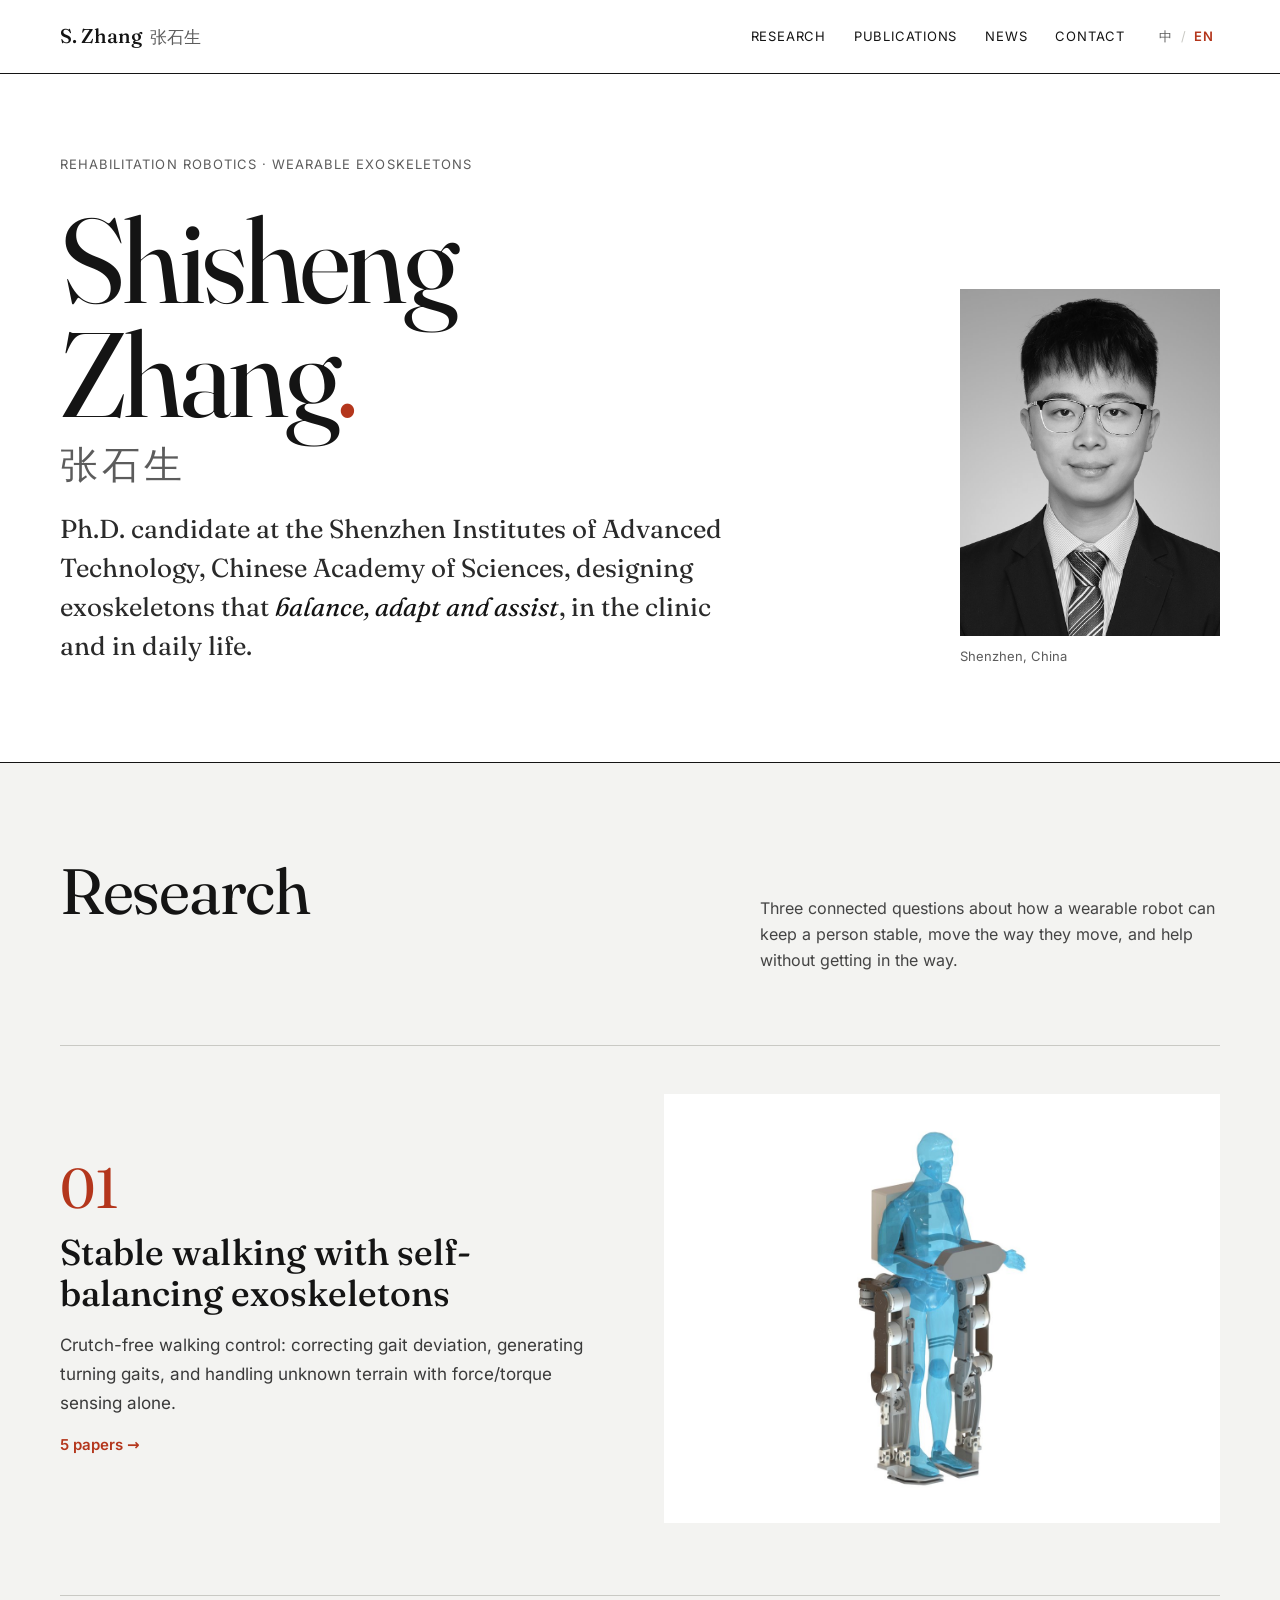
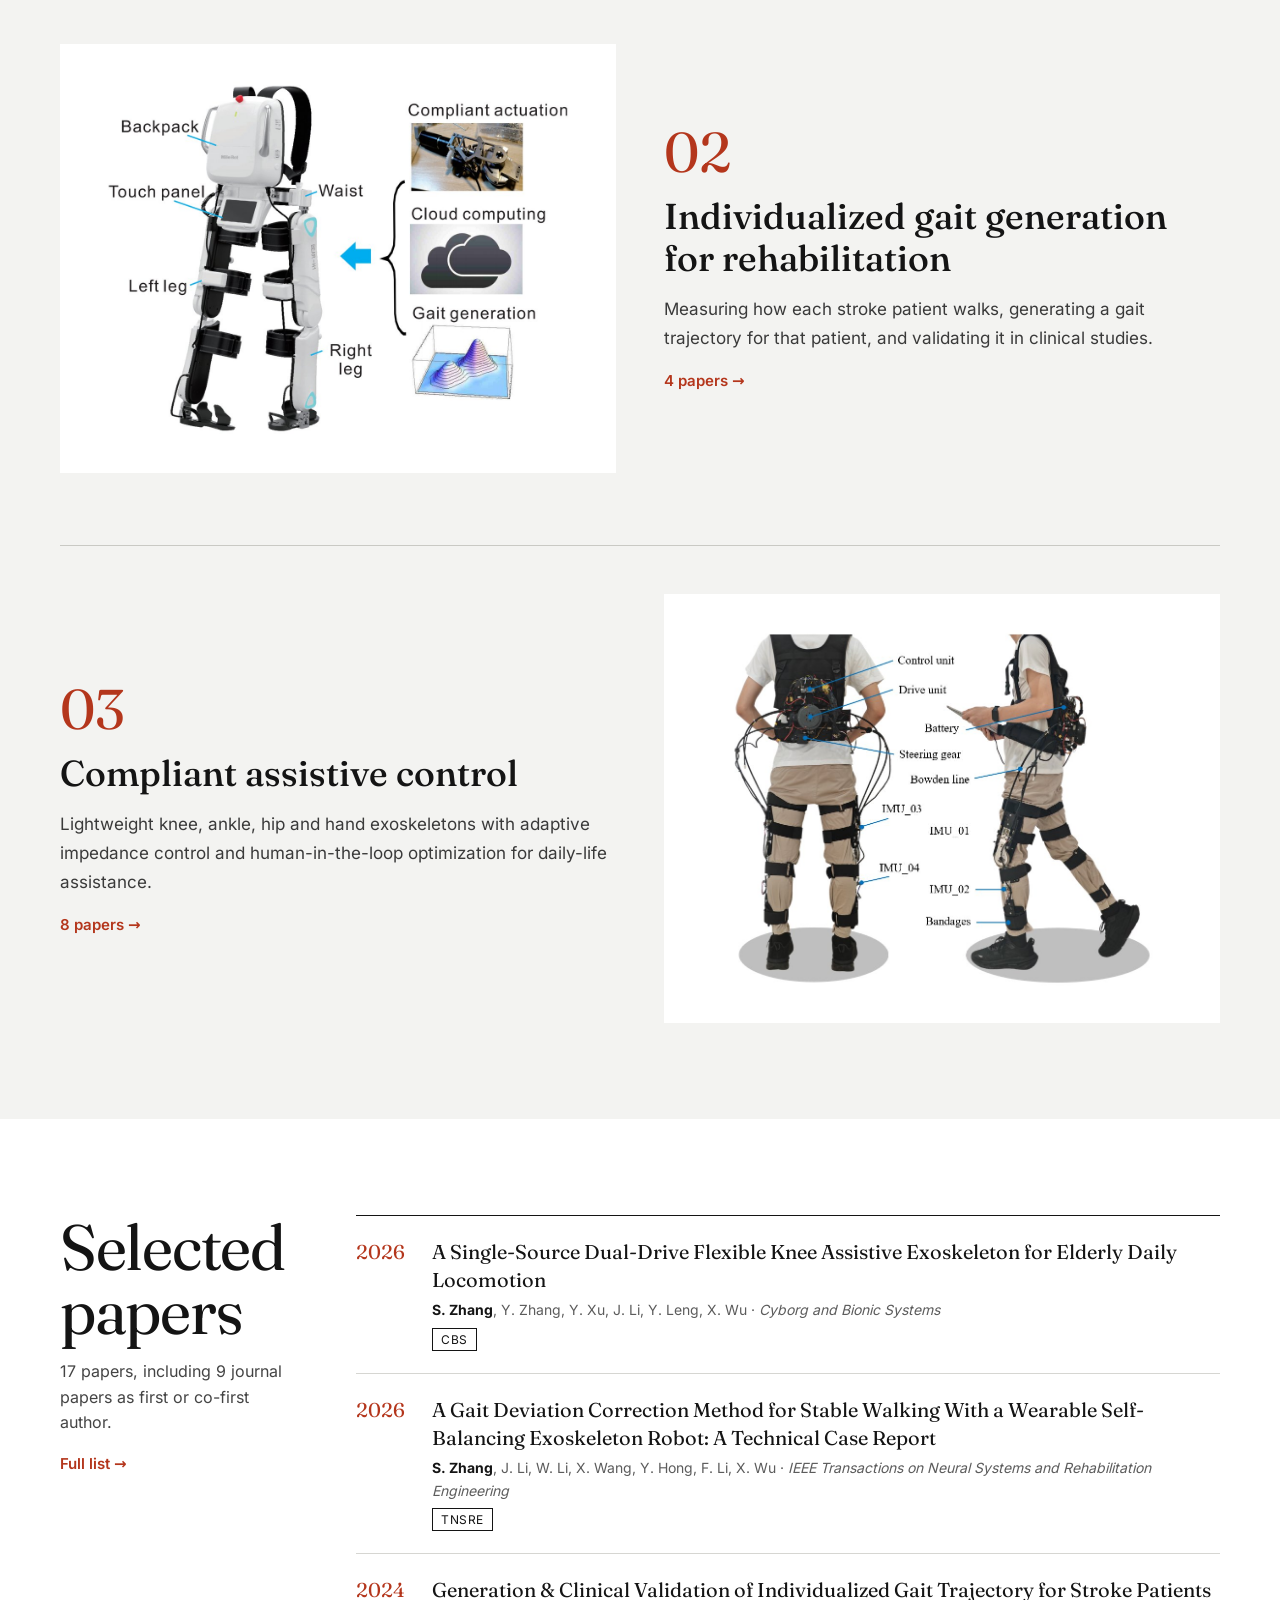
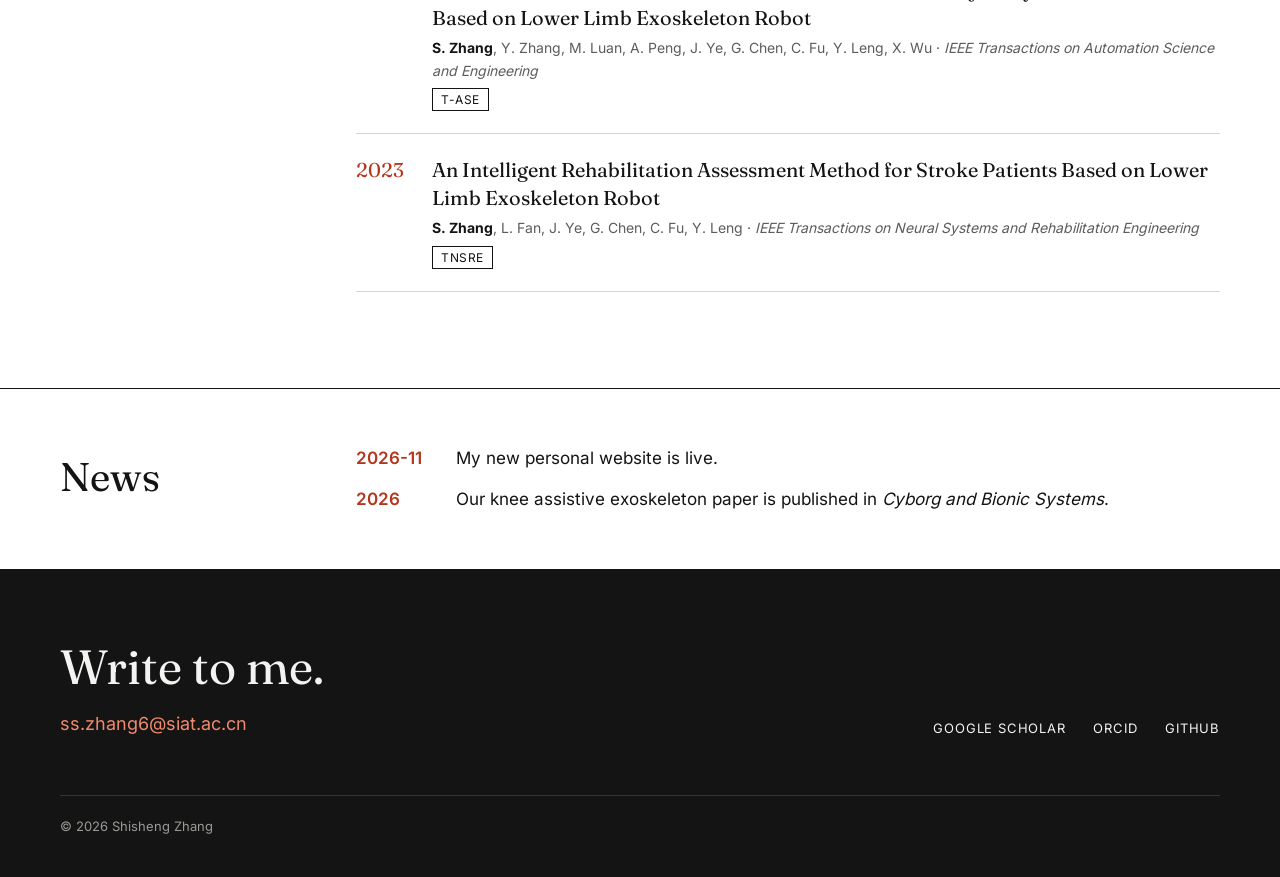
==== index.html @ 3e9e9a99 "Launch new website" ====
<!doctype html>
<html lang="en">
<head>
<meta charset="utf-8">
<meta name="viewport" content="width=device-width, initial-scale=1">
<title>Shisheng Zhang · Rehabilitation Robotics &amp; Wearable Exoskeletons</title>
<meta name="description" content="Shisheng Zhang (张石生), Ph.D. candidate at SIAT, Chinese Academy of Sciences. Research on self-balancing exoskeletons, individualized gait generation and compliant assistive control.">
<meta property="og:title" content="Shisheng Zhang (张石生)">
<meta property="og:description" content="Rehabilitation robotics and wearable exoskeletons · SIAT, Chinese Academy of Sciences">
<meta property="og:image" content="assets/img/portrait.jpg">
<link rel="icon" href="data:image/svg+xml,%3Csvg xmlns='http://www.w3.org/2000/svg' viewBox='0 0 32 32'%3E%3Crect width='32' height='32' fill='%23141414'/%3E%3Ctext x='16' y='23' font-family='Georgia,serif' font-size='20' fill='%23ffffff' text-anchor='middle'%3ES%3C/text%3E%3Ccircle cx='25' cy='22' r='2.4' fill='%23b4361c'/%3E%3C/svg%3E">
<link rel="preload" href="assets/fonts/fraunces.woff2" as="font" type="font/woff2" crossorigin>
<link rel="stylesheet" href="assets/css/style.css">
</head>
<body data-page="home">
<a class="skip" href="#main">Skip to content</a>

<header class="site-header">
  <div class="wrap">
    <a class="brand" href="#top">S. Zhang <span class="cn">张石生</span></a>
    <nav class="nav" aria-label="Main">
      <a href="#research" data-i18n="nav.research">Research</a>
      <a href="publications.html" data-i18n="nav.publications">Publications</a>
      <a href="#news" data-i18n="nav.news">News</a>
      <a href="#contact" data-i18n="nav.contact">Contact</a>
      <span class="lang" role="group" aria-label="Language">
        <button type="button" data-lang-btn="zh" aria-pressed="false">中</button><span class="sep">/</span><button type="button" data-lang-btn="en" aria-pressed="true" class="active">EN</button>
      </span>
    </nav>
  </div>
</header>

<main id="main">
  <section id="top" class="wrap hero">
    <div class="hero-text">
      <span class="kicker" data-i18n="hero.kicker">Rehabilitation robotics · Wearable exoskeletons</span>
      <h1>Shisheng<br>Zhang<span class="dot">.</span><span class="cn-name" lang="zh-CN">张石生</span></h1>
      <p class="lead" data-i18n="hero.lead">Ph.D. candidate at the Shenzhen Institutes of Advanced Technology, Chinese Academy of Sciences, designing exoskeletons that <em>balance, adapt and assist</em>, in the clinic and in daily life.</p>
    </div>
    <figure class="portrait">
      <img src="assets/img/portrait.jpg" alt="Portrait of Shisheng Zhang" width="800" height="1120">
      <figcaption data-i18n="hero.place">Shenzhen, China</figcaption>
    </figure>
  </section>

  <section id="research" class="research">
    <div class="wrap">
      <div class="section-head">
        <h2 data-i18n="research.title">Research</h2>
        <p data-i18n="research.intro">Three connected questions about how a wearable robot can keep a person stable, move the way they move, and help without getting in the way.</p>
      </div>

      <article class="topic">
        <div class="topic-text">
          <span class="topic-num">01</span>
          <h3 data-i18n="r1.title">Stable walking with self-balancing exoskeletons</h3>
          <p data-i18n="r1.text">Crutch-free walking control.</p>
          <a class="topic-link" href="publications.html#balance" data-i18n="r.papers" data-n="balance">Papers →</a>
        </div>
        <div class="topic-img"><img src="assets/img/self_balancing.jpg" alt="Self-balancing lower-limb exoskeleton" width="1200" height="900" loading="lazy"></div>
      </article>

      <article class="topic flip">
        <div class="topic-text">
          <span class="topic-num">02</span>
          <h3 data-i18n="r2.title">Individualized gait generation for rehabilitation</h3>
          <p data-i18n="r2.text">Patient-specific gait trajectories for stroke survivors.</p>
          <a class="topic-link" href="publications.html#gait" data-i18n="r.papers" data-n="gait">Papers →</a>
        </div>
        <div class="topic-img"><img src="assets/img/gait_rehab.jpg" alt="Lower-limb rehabilitation exoskeleton with individualized gait generation" width="1200" height="900" loading="lazy"></div>
      </article>

      <article class="topic">
        <div class="topic-text">
          <span class="topic-num">03</span>
          <h3 data-i18n="r3.title">Compliant assistive control</h3>
          <p data-i18n="r3.text">Lightweight joint exoskeletons for daily-life assistance.</p>
          <a class="topic-link" href="publications.html#assist" data-i18n="r.papers" data-n="assist">Papers →</a>
        </div>
        <div class="topic-img"><img src="assets/img/wearable.jpg" alt="Flexible knee assistive exoskeleton" width="1049" height="787" loading="lazy"></div>
      </article>
    </div>
  </section>

  <section id="publications" class="wrap pubs">
    <div class="pubs-side">
      <h2 data-i18n="pubs.selected">Selected<br>papers</h2>
      <p data-i18n="pubs.summary">Peer-reviewed papers.</p>
      <a href="publications.html" data-i18n="pubs.full">Full list →</a>
    </div>
    <ol id="selected-papers" class="paper-list"></ol>
  </section>

  <section id="news" class="news">
    <div class="wrap">
      <h2 data-i18n="news.title">News</h2>
      <div id="news-list" class="news-list"></div>
    </div>
  </section>
</main>

<footer id="contact" class="site-footer">
  <div class="wrap">
    <div>
      <h2 data-i18n="contact.title">Write to me.</h2>
      <a class="email" href="mailto:ss.zhang6@siat.ac.cn">ss.zhang6@siat.ac.cn</a>
    </div>
    <nav class="social" aria-label="Profiles">
      <a href="https://scholar.google.com/citations?user=wST5BboAAAAJ" target="_blank" rel="noopener">Google Scholar</a>
      <a href="https://orcid.org/0000-0002-2072-9961" target="_blank" rel="noopener">ORCID</a>
      <a href="https://github.com/zhangss-0817" target="_blank" rel="noopener">GitHub</a>
    </nav>
    <p class="copy" data-i18n="footer.copy">© 2026 Shisheng Zhang</p>
  </div>
</footer>

<script src="assets/js/data.js"></script>
<script src="assets/js/main.js"></script>
</body>
</html>
---- assets/css/style.css ----
/* ===== Fonts (self-hosted so the site loads fast in mainland China) ===== */
@font-face { font-family: "Fraunces"; font-style: normal; font-weight: 100 900; font-display: swap; src: url("../fonts/fraunces.woff2") format("woff2"); }
@font-face { font-family: "Fraunces"; font-style: italic; font-weight: 100 900; font-display: swap; src: url("../fonts/fraunces-italic.woff2") format("woff2"); }
@font-face { font-family: "Inter"; font-style: normal; font-weight: 100 900; font-display: swap; src: url("../fonts/inter.woff2") format("woff2"); }

/* ===== Tokens ===== */
:root {
  --ink: #141414;
  --ink-2: #2a2a2a;
  --muted: #5c5c5c;
  --paper: #ffffff;
  --paper-2: #f3f3f1;
  --rule: #d6d6d2;
  --rule-2: #c9c9c4;
  --accent: #b4361c;
  --accent-dark: #7e2412;
  --accent-on-dark: #f08a6e;
  --serif: "Fraunces", "Noto Serif SC", "Songti SC", "STSong", "SimSun", serif;
  --sans: "Inter", "PingFang SC", "Hiragino Sans GB", "Microsoft YaHei", system-ui, sans-serif;
  --wrap: 1240px;
  --pad: clamp(20px, 4vw, 40px);
}

*, *::before, *::after { box-sizing: border-box; }
html { scroll-behavior: smooth; -webkit-text-size-adjust: 100%; }
body { margin: 0; background: var(--paper); color: var(--ink); font-family: var(--sans); font-size: 16px; line-height: 1.6; }
img { max-width: 100%; height: auto; display: block; }
a { color: var(--accent); text-decoration: none; }
a:hover { color: var(--accent-dark); }
a:focus-visible, button:focus-visible { outline: 2px solid var(--accent); outline-offset: 3px; }
h1, h2, h3 { font-family: var(--serif); font-weight: 400; margin: 0; }
p { margin: 0; }
.wrap { max-width: var(--wrap); margin: 0 auto; padding-left: var(--pad); padding-right: var(--pad); }
.skip { position: absolute; left: -9999px; }
.skip:focus { left: 16px; top: 16px; background: var(--ink); color: #fff; padding: 8px 12px; z-index: 10; }

/* ===== Header ===== */
.site-header { position: sticky; top: 0; z-index: 5; background: rgba(255, 255, 255, 0.94); backdrop-filter: saturate(1.4) blur(8px); border-bottom: 1px solid var(--ink); }
.site-header .wrap { display: flex; flex-wrap: wrap; align-items: center; justify-content: space-between; gap: 12px 24px; padding-top: 20px; padding-bottom: 20px; }
.brand { font-family: var(--serif); font-size: 20px; font-weight: 500; color: var(--ink); }
.brand .cn { font-size: 17px; color: var(--muted); margin-left: 4px; }
.nav { display: flex; flex-wrap: wrap; align-items: center; gap: 8px 28px; font-size: 13px; letter-spacing: 0.06em; text-transform: uppercase; }
.nav a { color: var(--ink); }
.nav a:hover { color: var(--accent); }
.lang { display: inline-flex; gap: 2px; }
.lang button { font: inherit; letter-spacing: inherit; background: none; border: 0; padding: 6px 6px; min-height: 32px; cursor: pointer; color: var(--muted); }
.lang button.active { color: var(--accent); font-weight: 600; }
.lang .sep { color: var(--rule-2); align-self: center; }

/* ===== Hero ===== */
.hero { display: flex; flex-wrap: wrap; gap: 48px 56px; align-items: flex-end; padding-top: clamp(48px, 7vw, 80px); padding-bottom: clamp(56px, 8vw, 96px); }
.hero-text { flex: 999 1 560px; min-width: 0; display: flex; flex-direction: column; gap: 28px; }
.kicker { font-size: 13px; letter-spacing: 0.08em; text-transform: uppercase; color: var(--muted); }
.hero h1 { font-size: clamp(64px, 10vw, 120px); line-height: 0.95; letter-spacing: -0.03em; }
.hero h1 .dot { color: var(--accent); }
.hero h1 .cn-name { display: block; font-size: 0.32em; letter-spacing: 0.1em; color: var(--muted); margin-top: 0.4em; font-weight: 500; }
.lead { font-family: var(--serif); font-size: clamp(20px, 2.2vw, 26px); line-height: 1.5; color: var(--ink-2); max-width: 680px; }
.lead em { font-style: italic; color: var(--ink); }
.portrait { flex: 1 1 260px; max-width: 340px; margin: 0; display: flex; flex-direction: column; gap: 10px; }
.portrait img { width: 100%; aspect-ratio: 3 / 4; object-fit: cover; filter: grayscale(100%); transition: filter 0.4s ease; }
.portrait img:hover { filter: grayscale(0%); }
.portrait figcaption { font-size: 13px; color: var(--muted); }

/* ===== Research ===== */
.research { background: var(--paper-2); border-top: 1px solid var(--ink); }
.research .wrap { padding-top: clamp(56px, 8vw, 96px); padding-bottom: clamp(56px, 8vw, 96px); display: flex; flex-direction: column; gap: clamp(48px, 6vw, 72px); }
.section-head { display: flex; flex-wrap: wrap; gap: 20px 40px; align-items: baseline; justify-content: space-between; }
.section-head h2 { font-size: clamp(44px, 6vw, 64px); letter-spacing: -0.02em; line-height: 1; }
.section-head p { max-width: 460px; color: #444; }
.topic { display: flex; flex-wrap: wrap; gap: 32px 48px; align-items: center; border-top: 1px solid var(--rule-2); padding-top: 48px; }
.topic.flip { flex-direction: row-reverse; }
.topic-text { flex: 1 1 400px; min-width: 0; display: flex; flex-direction: column; gap: 16px; }
.topic-num { font-family: var(--serif); font-size: 56px; line-height: 1; color: var(--accent); }
.topic h3 { font-size: clamp(28px, 3vw, 36px); line-height: 1.15; font-weight: 500; }
.topic p { font-size: 17px; line-height: 1.7; color: #3a3a3a; }
.topic-link { font-size: 15px; font-weight: 600; }
.topic-img { flex: 1 1 400px; background: #fff; padding: 24px; }
.topic-img img { width: 100%; aspect-ratio: 4 / 3; object-fit: contain; }

/* ===== Papers ===== */
.pubs { display: flex; flex-wrap: wrap; gap: 32px 56px; padding-top: clamp(56px, 8vw, 96px); padding-bottom: clamp(56px, 8vw, 96px); }
.pubs-side { flex: 1 1 240px; display: flex; flex-direction: column; gap: 16px; }
.pubs-side h2 { font-size: clamp(44px, 6vw, 64px); letter-spacing: -0.02em; line-height: 1; }
.pubs-side p { color: #444; }
.pubs-side a { font-weight: 600; font-size: 15px; }
.paper-list { flex: 999 1 620px; min-width: 0; margin: 0; padding: 0; list-style: none; border-top: 1px solid var(--ink); }
.paper { display: flex; gap: 24px; padding: 22px 0; border-bottom: 1px solid var(--rule); }
.paper-year { flex: 0 0 52px; font-family: var(--serif); font-size: 20px; color: var(--accent); line-height: 1.4; }
.paper-body { display: flex; flex-direction: column; gap: 6px; min-width: 0; }
.paper-title { font-family: var(--serif); font-size: 20px; line-height: 1.38; }
.paper-meta { font-size: 14px; color: var(--muted); }
.paper-meta .me { color: var(--ink); }
.paper-tags { display: flex; flex-wrap: wrap; gap: 6px 10px; align-items: center; font-size: 12px; }
.abbr { border: 1px solid var(--ink); padding: 1px 8px; letter-spacing: 0.04em; }
.role { background: var(--accent); color: #fff; padding: 2px 8px; }
.paper-links { display: inline-flex; gap: 10px; font-weight: 600; }

/* ===== News ===== */
.news { border-top: 1px solid var(--ink); }
.news .wrap { display: flex; flex-wrap: wrap; gap: 24px 56px; padding-top: 56px; padding-bottom: 56px; }
.news h2 { flex: 1 1 240px; font-size: 40px; }
.news-list { flex: 999 1 620px; min-width: 0; display: flex; flex-direction: column; gap: 14px; font-size: 17px; }
.news-date { display: inline-block; min-width: 88px; color: var(--accent); font-weight: 600; margin-right: 12px; }

/* ===== Footer ===== */
.site-footer { background: var(--ink); color: #f3f3f1; }
.site-footer .wrap { display: flex; flex-wrap: wrap; justify-content: space-between; align-items: flex-end; gap: 32px; padding-top: 72px; padding-bottom: 40px; }
.site-footer h2 { font-size: clamp(36px, 5vw, 48px); line-height: 1.1; }
.site-footer .email { display: inline-block; margin-top: 16px; font-size: 18px; color: var(--accent-on-dark); }
.site-footer .email:hover { color: #fff; }
.social { display: flex; flex-wrap: wrap; gap: 8px 28px; font-size: 13px; letter-spacing: 0.06em; text-transform: uppercase; }
.social a { color: #f3f3f1; }
.social a:hover { color: var(--accent-on-dark); }
.copy { flex-basis: 100%; font-size: 13px; color: #9a9a96; border-top: 1px solid #333; padding-top: 20px; margin-top: 24px; }

/* ===== Publications page ===== */
.page-head { padding-top: clamp(48px, 7vw, 80px); padding-bottom: 32px; display: flex; flex-direction: column; gap: 20px; }
.page-head h1 { font-size: clamp(56px, 8vw, 96px); letter-spacing: -0.03em; line-height: 1; }
.page-head p { color: #444; max-width: 640px; }
.filters { display: flex; flex-wrap: wrap; gap: 10px; }
.filters button { font: inherit; font-size: 14px; background: #fff; color: var(--ink); border: 1px solid var(--ink); padding: 8px 16px; min-height: 40px; cursor: pointer; }
.filters button .count { color: var(--muted); margin-left: 4px; }
.filters button.active { background: var(--ink); color: #fff; }
.filters button.active .count { color: #bdbdb8; }
.year-group { display: flex; flex-wrap: wrap; gap: 8px 56px; padding: 32px 0; }
.year-group .year { flex: 1 1 160px; font-size: 44px; color: var(--accent); line-height: 1; }
.year-group .paper-list { border-top-color: var(--rule-2); }
.year-group .paper-year { display: none; }
.all-papers { padding-bottom: 80px; }
.back { display: inline-block; font-size: 14px; font-weight: 600; }

/* ===== Small screens ===== */
@media (max-width: 640px) {
  .site-header { position: static; }
  .nav { gap: 6px 18px; }
  .paper { gap: 14px; }
  .paper-year { flex-basis: 44px; font-size: 17px; }
  .paper-title { font-size: 18px; }
  .topic.flip { flex-direction: row; }
  .topic-img { padding: 12px; }
}

@media (prefers-reduced-motion: reduce) {
  html { scroll-behavior: auto; }
  .portrait img { transition: none; }
}

/* Chinese text: no fake italics */
html[lang="zh-CN"] em, html[lang="zh-CN"] i { font-style: normal; }
html[lang="zh-CN"] .lead em { color: var(--accent); }
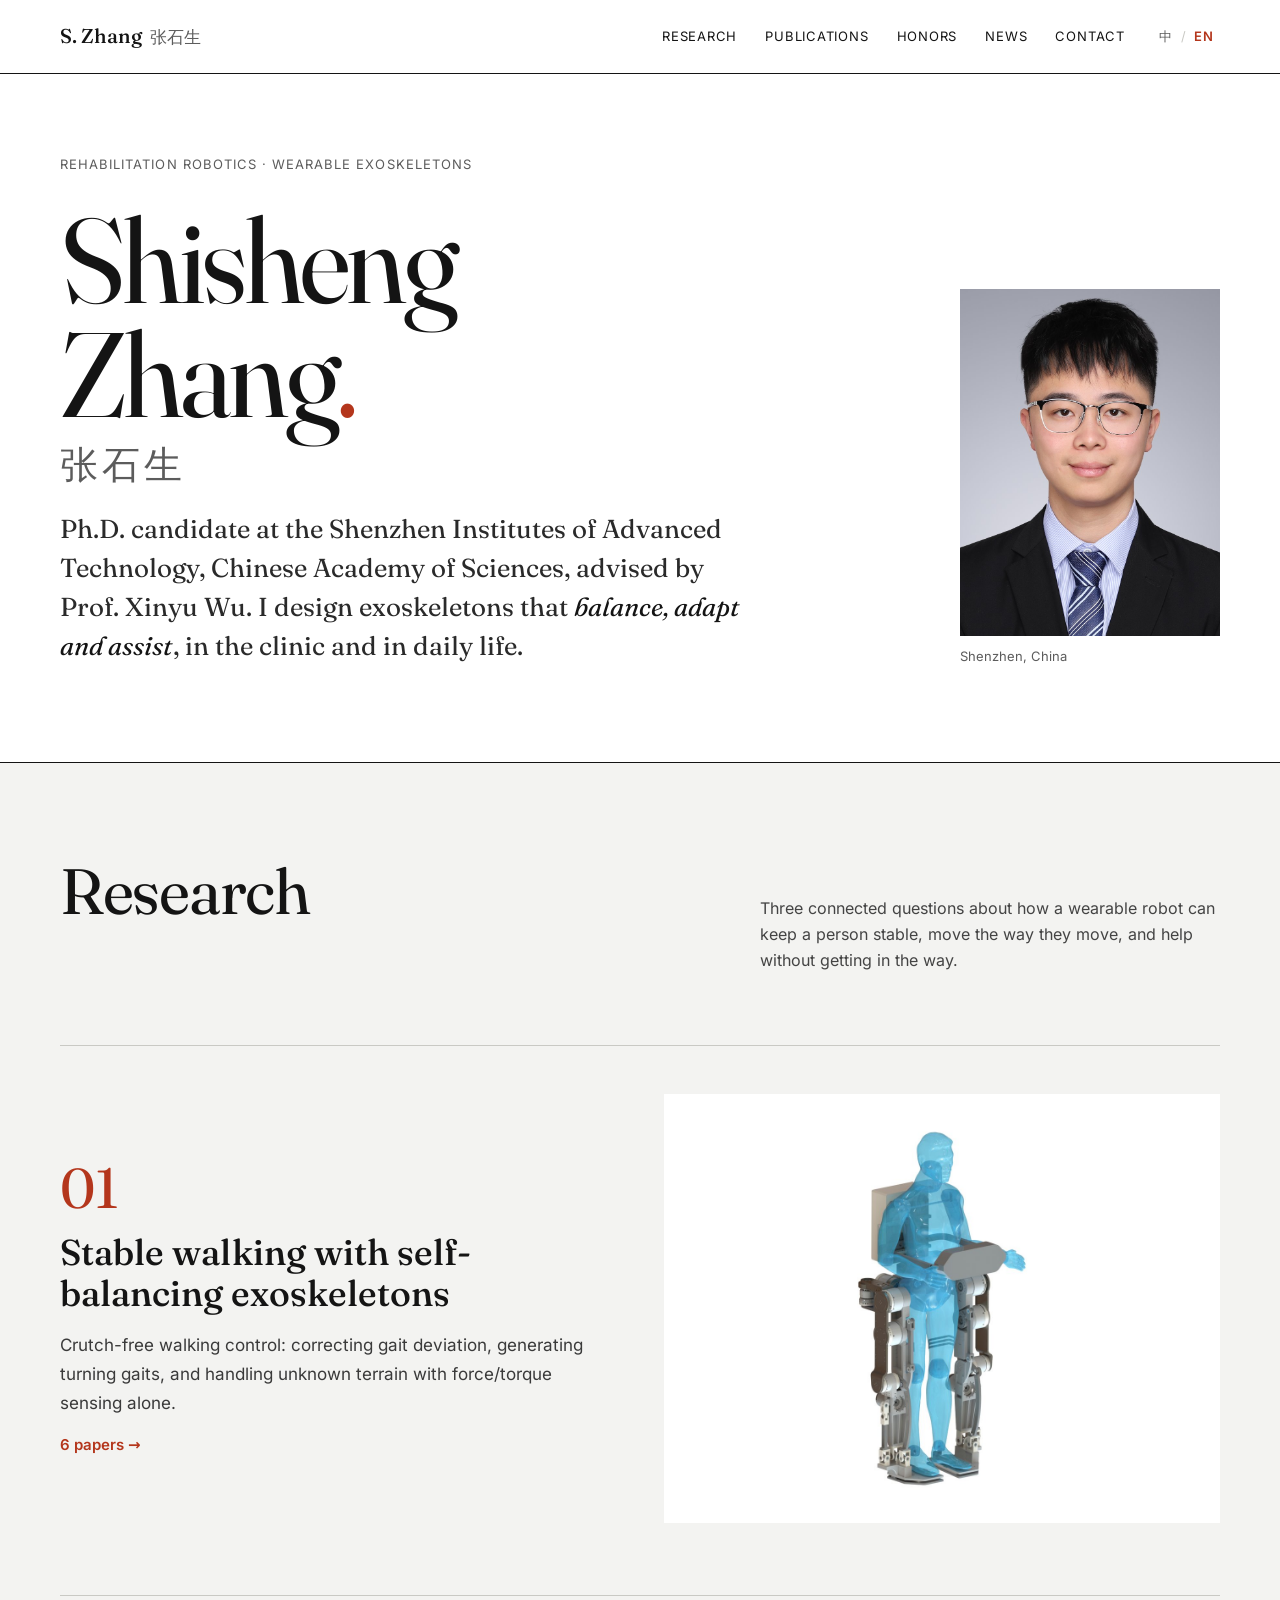
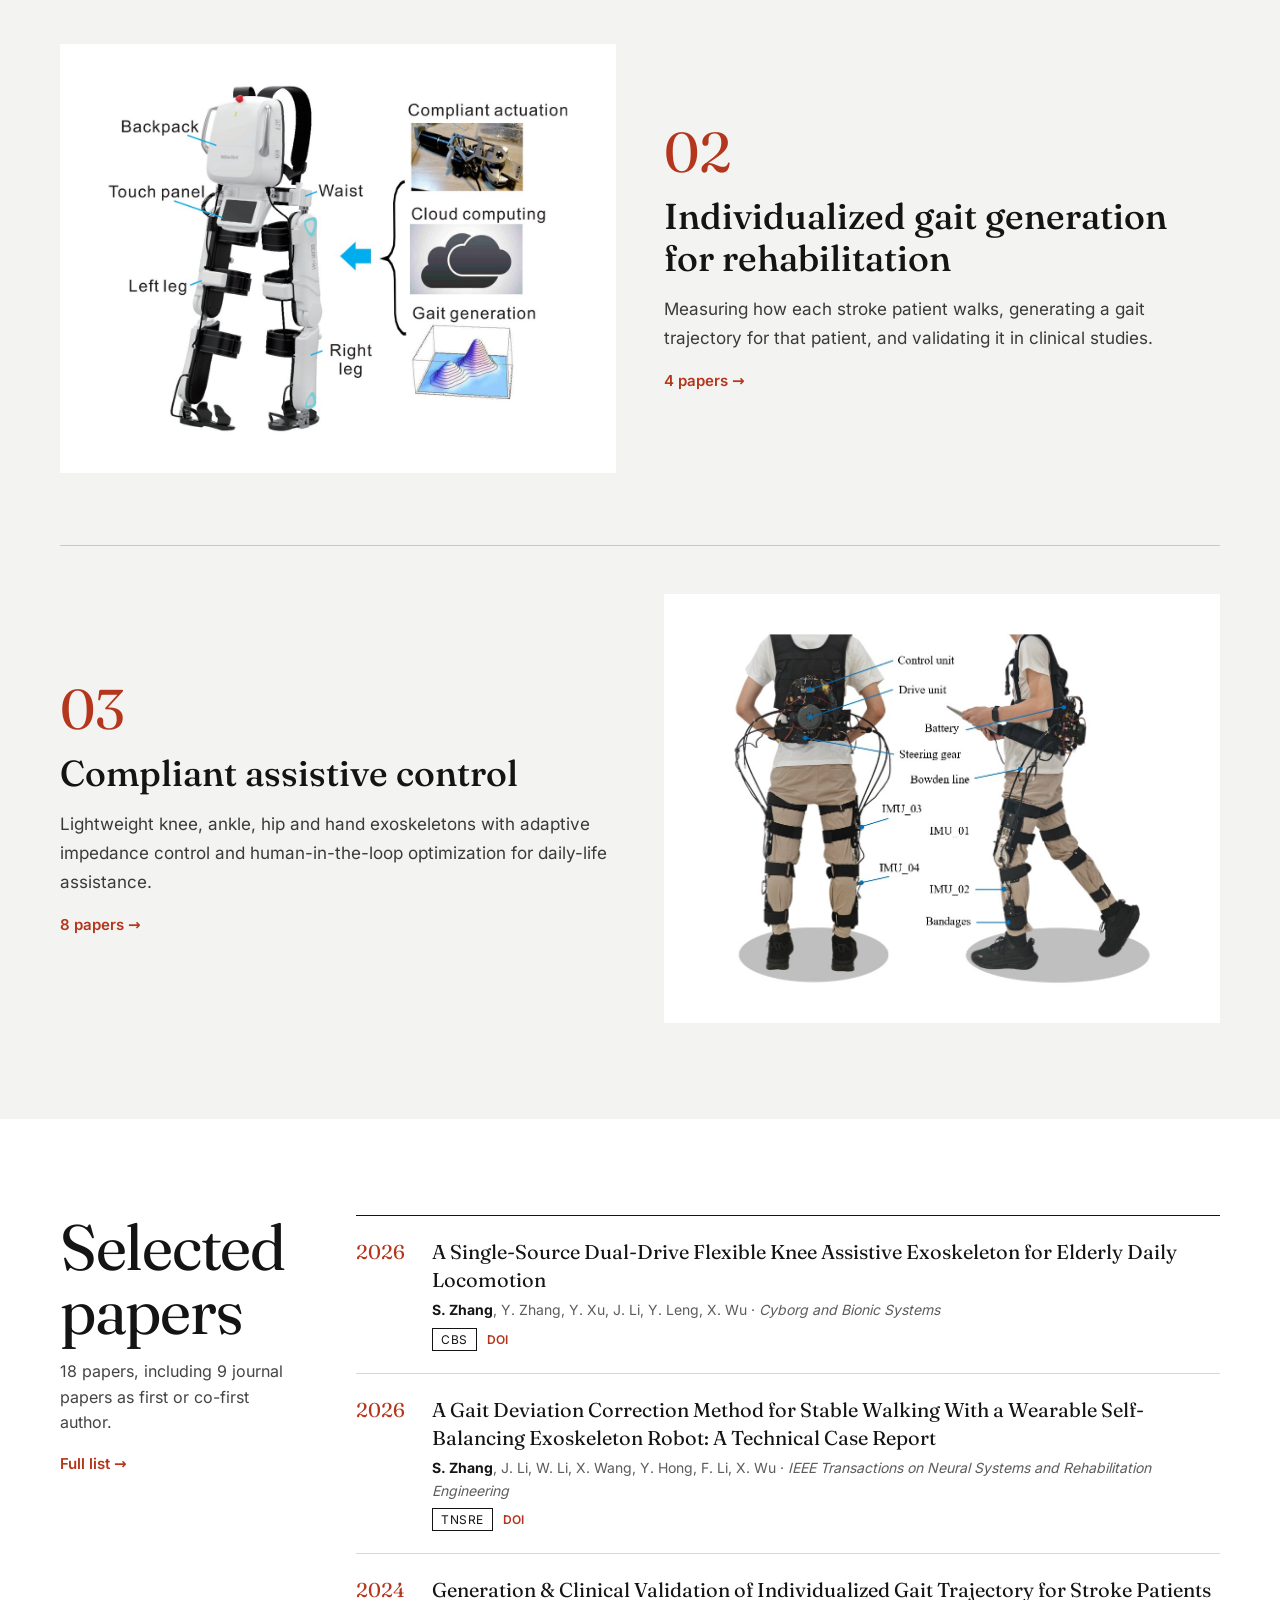
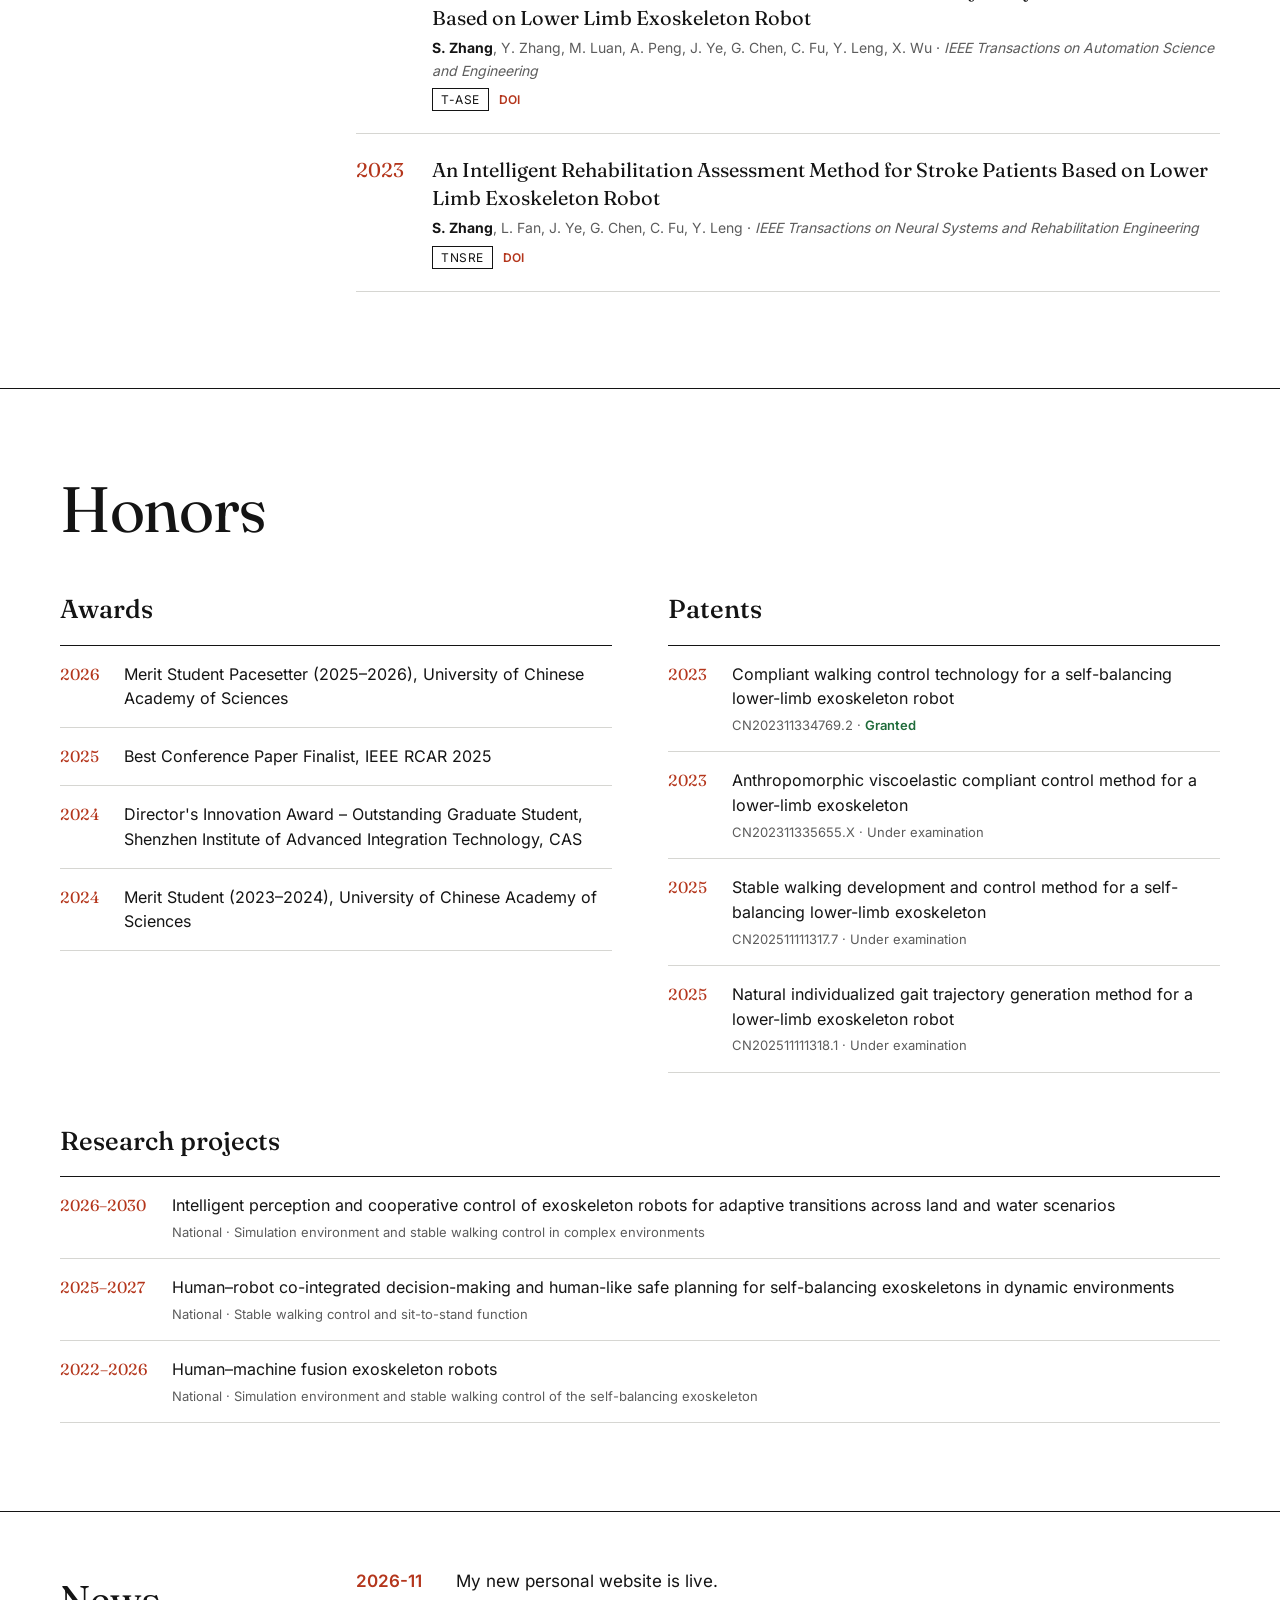
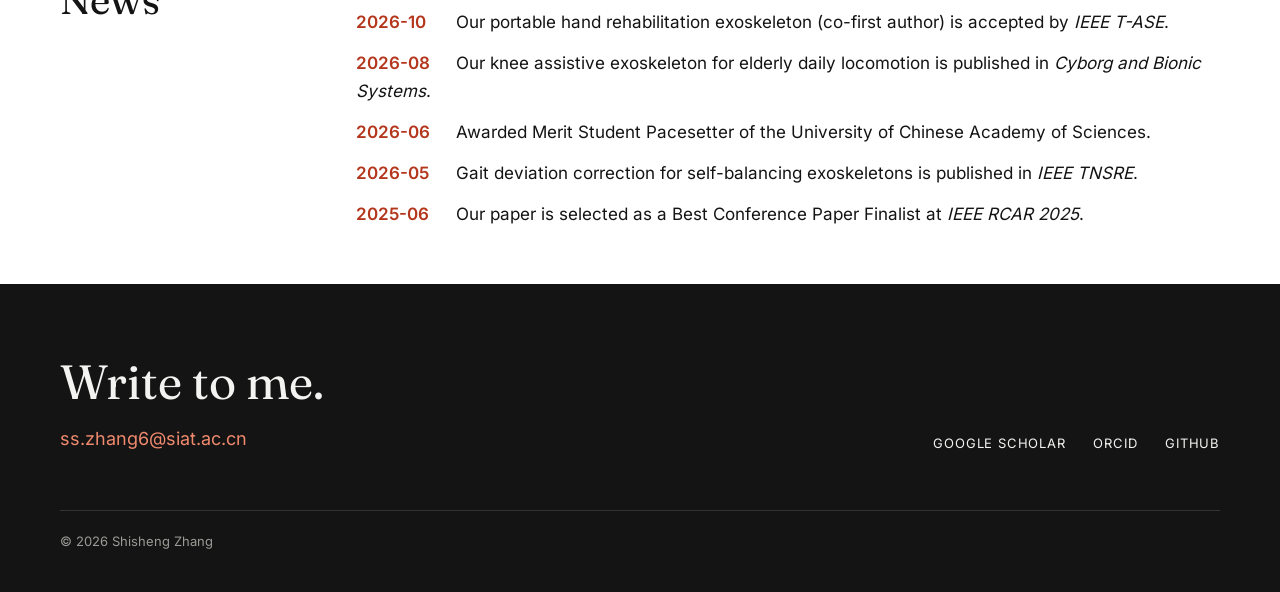
==== commit d6c7f5ae: "Add honors, patents, DOIs" ====
--- a/index.html
+++ b/index.html
@@ -21,6 +21,7 @@
     <nav class="nav" aria-label="Main">
       <a href="#research" data-i18n="nav.research">Research</a>
       <a href="publications.html" data-i18n="nav.publications">Publications</a>
+      <a href="#honors" data-i18n="nav.honors">Honors</a>
       <a href="#news" data-i18n="nav.news">News</a>
       <a href="#contact" data-i18n="nav.contact">Contact</a>
       <span class="lang" role="group" aria-label="Language">
@@ -91,6 +92,28 @@
     <ol id="selected-papers" class="paper-list"></ol>
   </section>
 
+  <section id="honors" class="honors">
+    <div class="wrap">
+      <div class="section-head">
+        <h2 data-i18n="honors.title">Honors</h2>
+      </div>
+      <div class="honors-grid">
+        <div>
+          <h3 data-i18n="awards.title">Awards</h3>
+          <ul id="awards-list" class="h-list"></ul>
+        </div>
+        <div>
+          <h3 data-i18n="patents.title">Patents</h3>
+          <ul id="patents-list" class="h-list"></ul>
+        </div>
+      </div>
+      <div>
+        <h3 data-i18n="projects.title">Research projects</h3>
+        <ul id="projects-list" class="h-list wide"></ul>
+      </div>
+    </div>
+  </section>
+
   <section id="news" class="news">
     <div class="wrap">
       <h2 data-i18n="news.title">News</h2>
--- a/assets/css/style.css
+++ b/assets/css/style.css
@@ -57,8 +57,7 @@
 .lead { font-family: var(--serif); font-size: clamp(20px, 2.2vw, 26px); line-height: 1.5; color: var(--ink-2); max-width: 680px; }
 .lead em { font-style: italic; color: var(--ink); }
 .portrait { flex: 1 1 260px; max-width: 340px; margin: 0; display: flex; flex-direction: column; gap: 10px; }
-.portrait img { width: 100%; aspect-ratio: 3 / 4; object-fit: cover; filter: grayscale(100%); transition: filter 0.4s ease; }
-.portrait img:hover { filter: grayscale(0%); }
+.portrait img { width: 100%; aspect-ratio: 3 / 4; object-fit: cover; }
 .portrait figcaption { font-size: 13px; color: var(--muted); }
 
 /* ===== Research ===== */
@@ -94,6 +93,21 @@
 .abbr { border: 1px solid var(--ink); padding: 1px 8px; letter-spacing: 0.04em; }
 .role { background: var(--accent); color: #fff; padding: 2px 8px; }
 .paper-links { display: inline-flex; gap: 10px; font-weight: 600; }
+
+.award { border: 1px solid var(--accent); color: var(--accent); padding: 1px 8px; }
+
+/* ===== Honors / patents / projects ===== */
+.honors { border-top: 1px solid var(--ink); }
+.honors .wrap { padding-top: clamp(56px, 8vw, 88px); padding-bottom: clamp(56px, 8vw, 88px); display: flex; flex-direction: column; gap: 48px; }
+.honors-grid { display: grid; grid-template-columns: repeat(auto-fit, minmax(320px, 1fr)); gap: 40px 56px; }
+.honors h3 { font-size: 26px; font-weight: 500; padding-bottom: 14px; border-bottom: 1px solid var(--ink); }
+.h-list { list-style: none; margin: 0; padding: 0; }
+.h-list li { display: flex; gap: 20px; padding: 16px 0; border-bottom: 1px solid var(--rule); font-size: 16px; line-height: 1.55; }
+.h-year { flex: 0 0 auto; min-width: 44px; font-family: var(--serif); color: var(--accent); }
+.h-list.wide .h-year { min-width: 92px; }
+.h-body { display: flex; flex-direction: column; gap: 4px; min-width: 0; }
+.h-meta { font-size: 13px; color: var(--muted); }
+.status.granted { color: #1f6b3a; font-weight: 600; }
 
 /* ===== News ===== */
 .news { border-top: 1px solid var(--ink); }
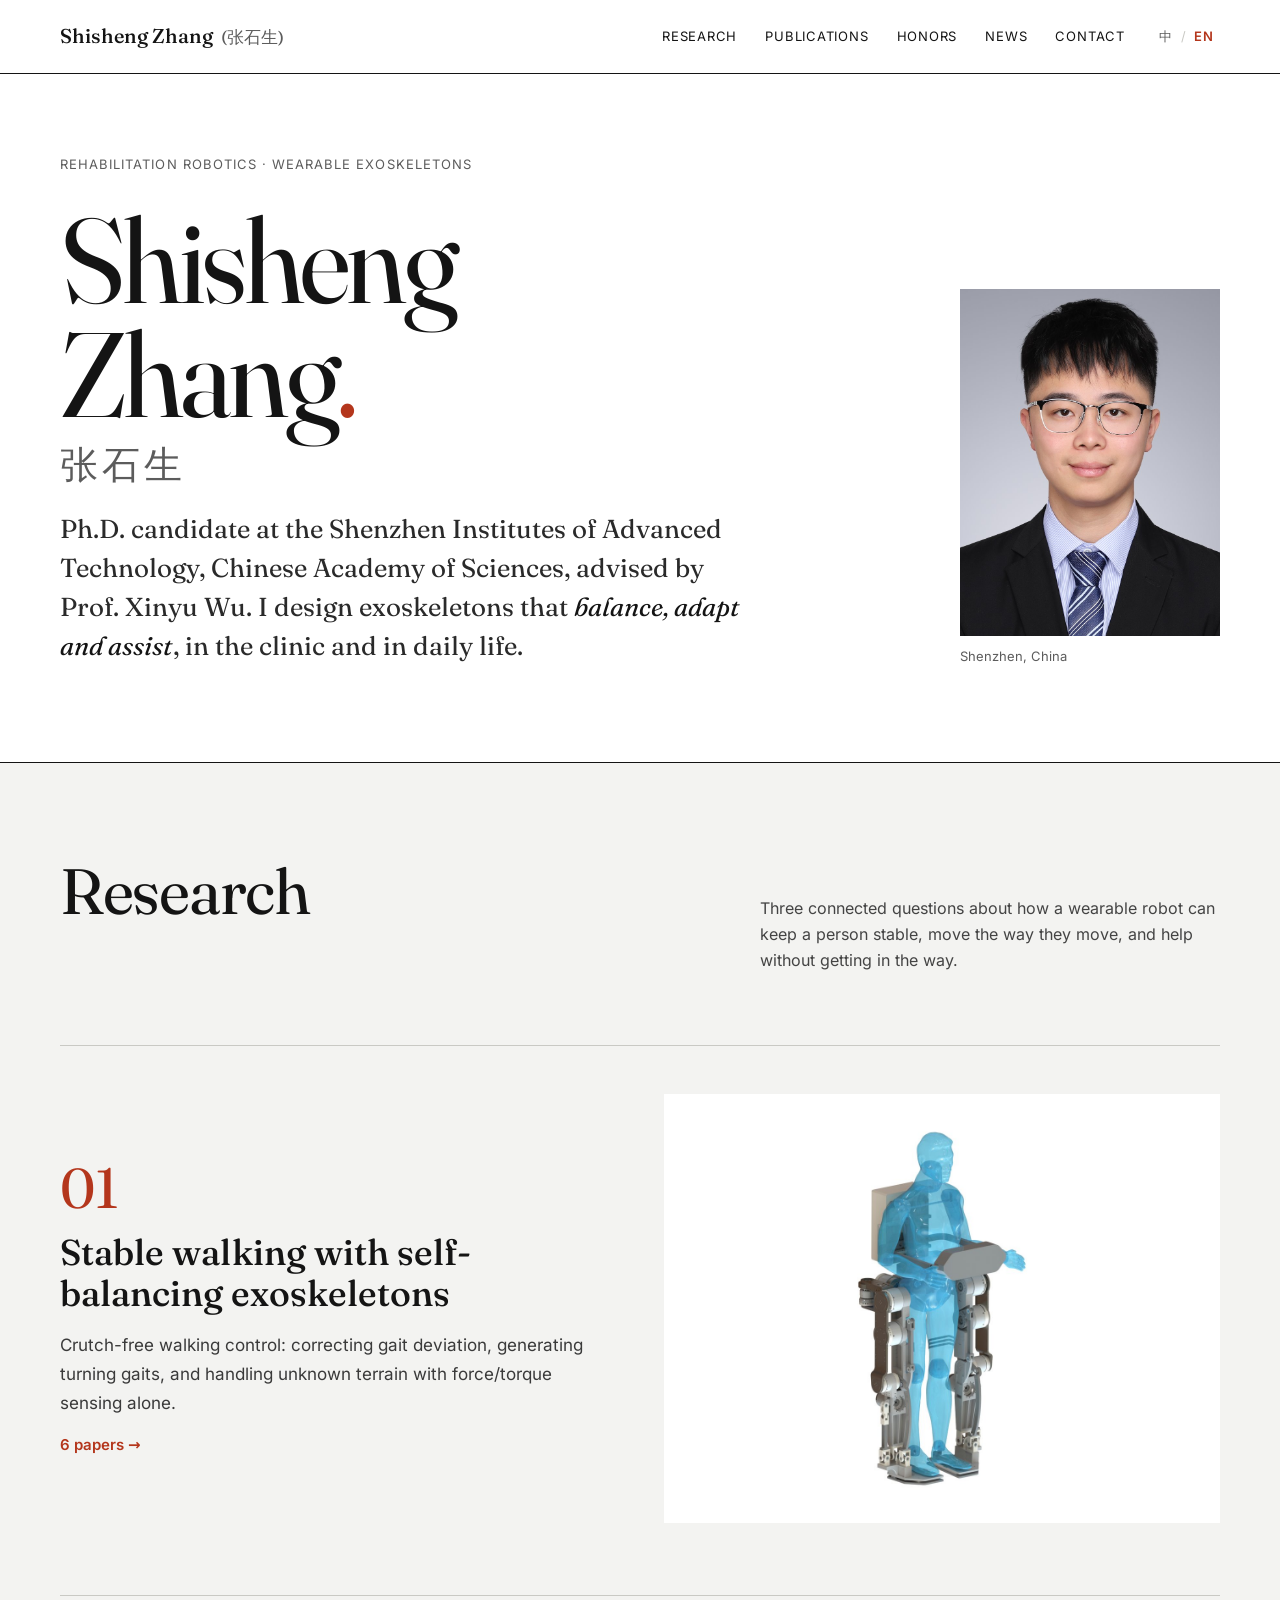
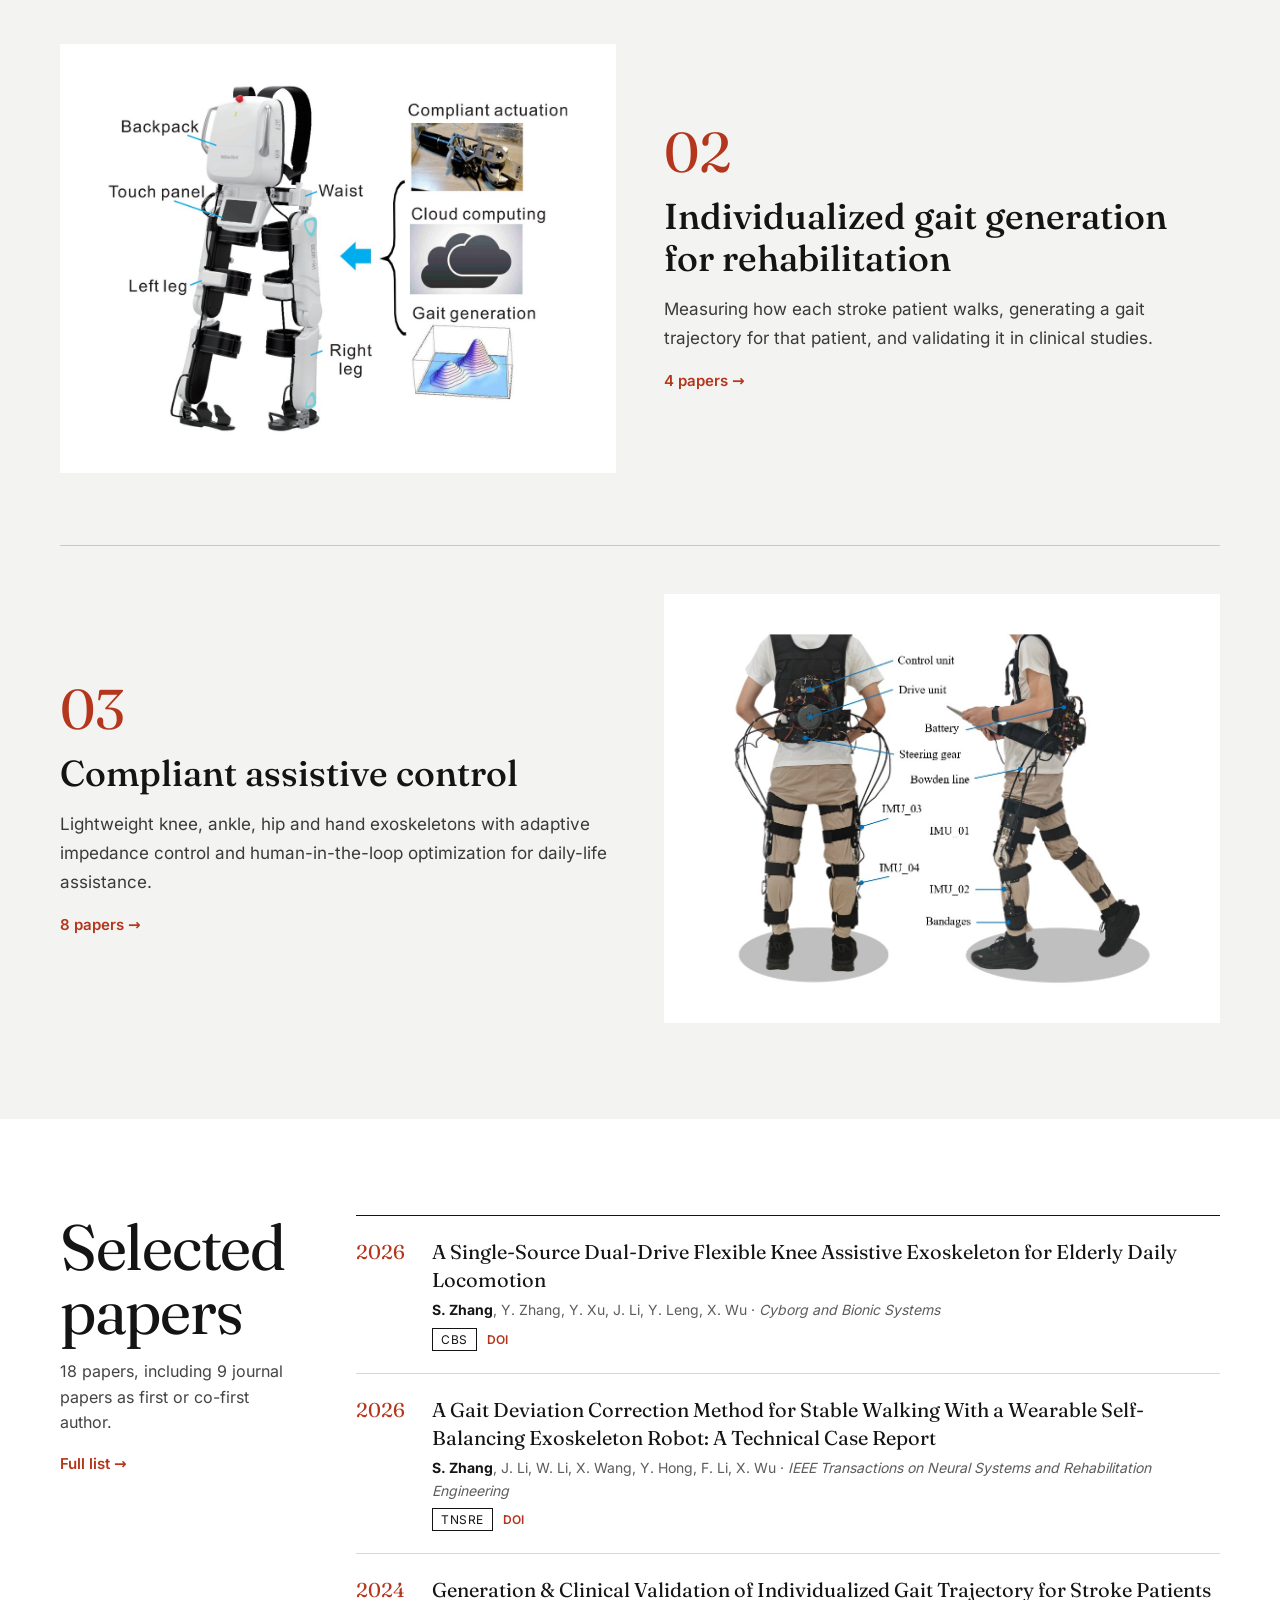
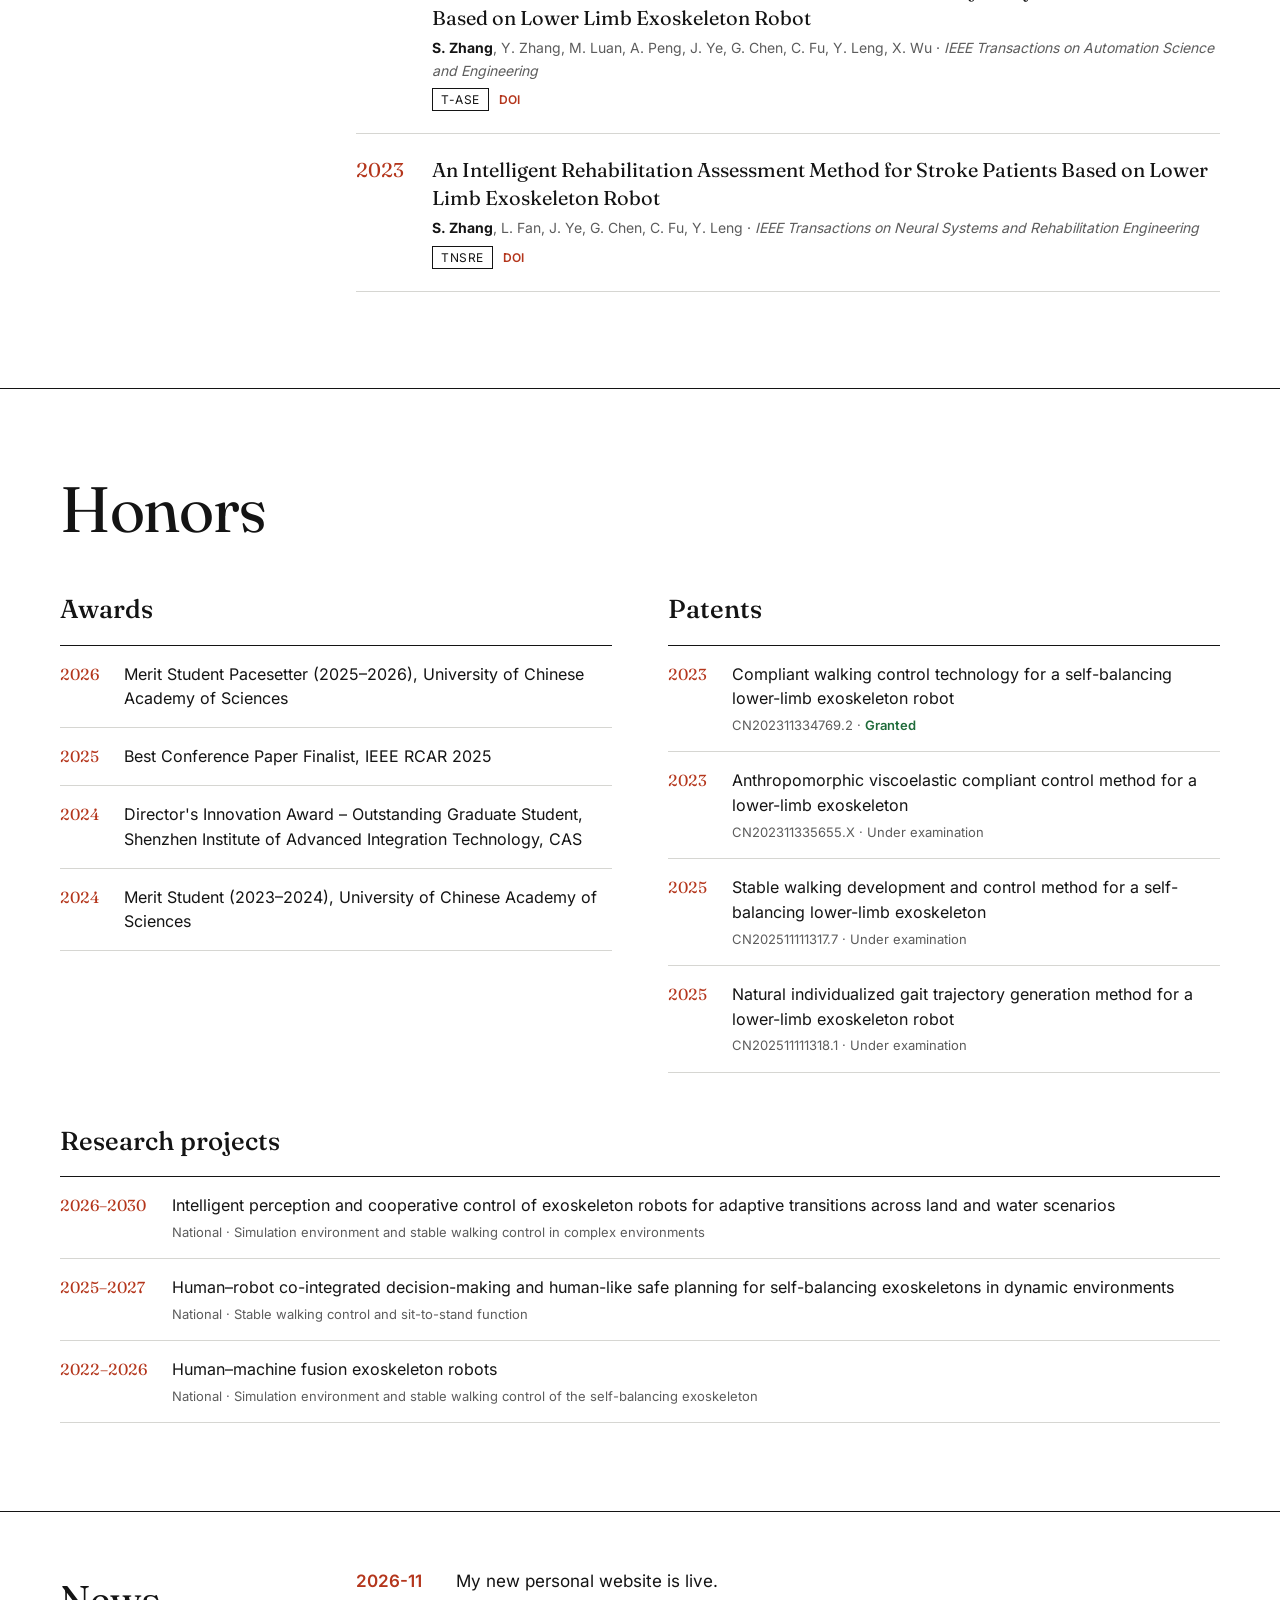
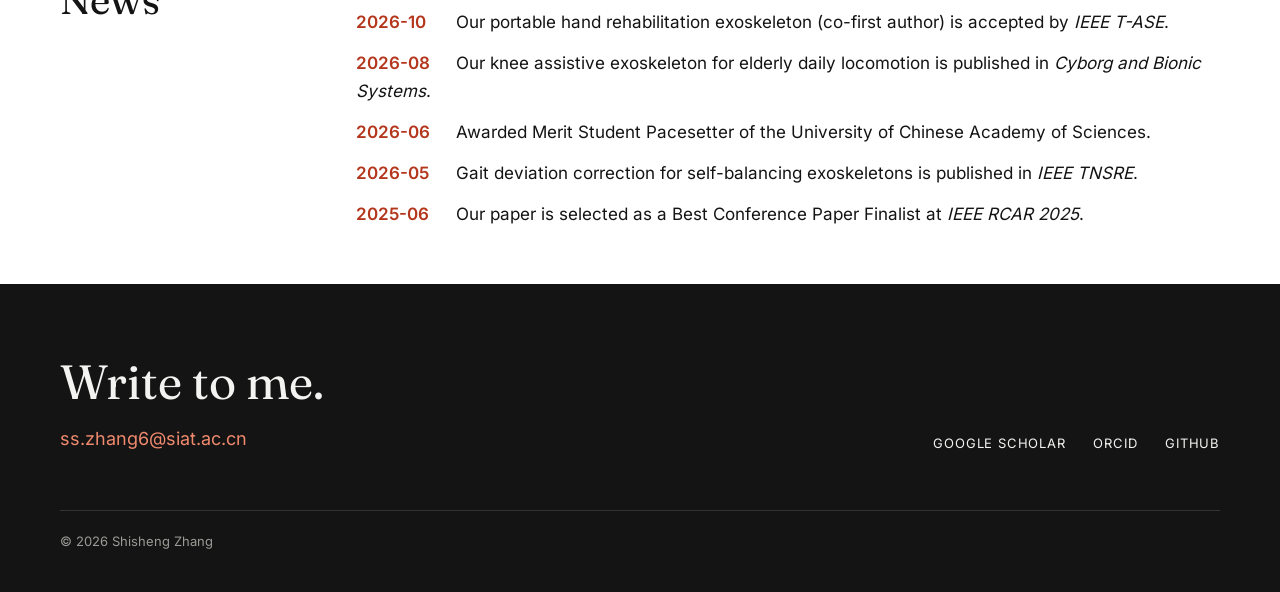
==== commit efdfa79e: "Update brand name in header to 'Shisheng Zhang'" ====
--- a/index.html
+++ b/index.html
@@ -17,7 +17,7 @@
 
 <header class="site-header">
   <div class="wrap">
-    <a class="brand" href="#top">S. Zhang <span class="cn">张石生</span></a>
+    <a class="brand" href="#top">Shisheng Zhang <span class="cn">(张石生)</span></a>
     <nav class="nav" aria-label="Main">
       <a href="#research" data-i18n="nav.research">Research</a>
       <a href="publications.html" data-i18n="nav.publications">Publications</a>
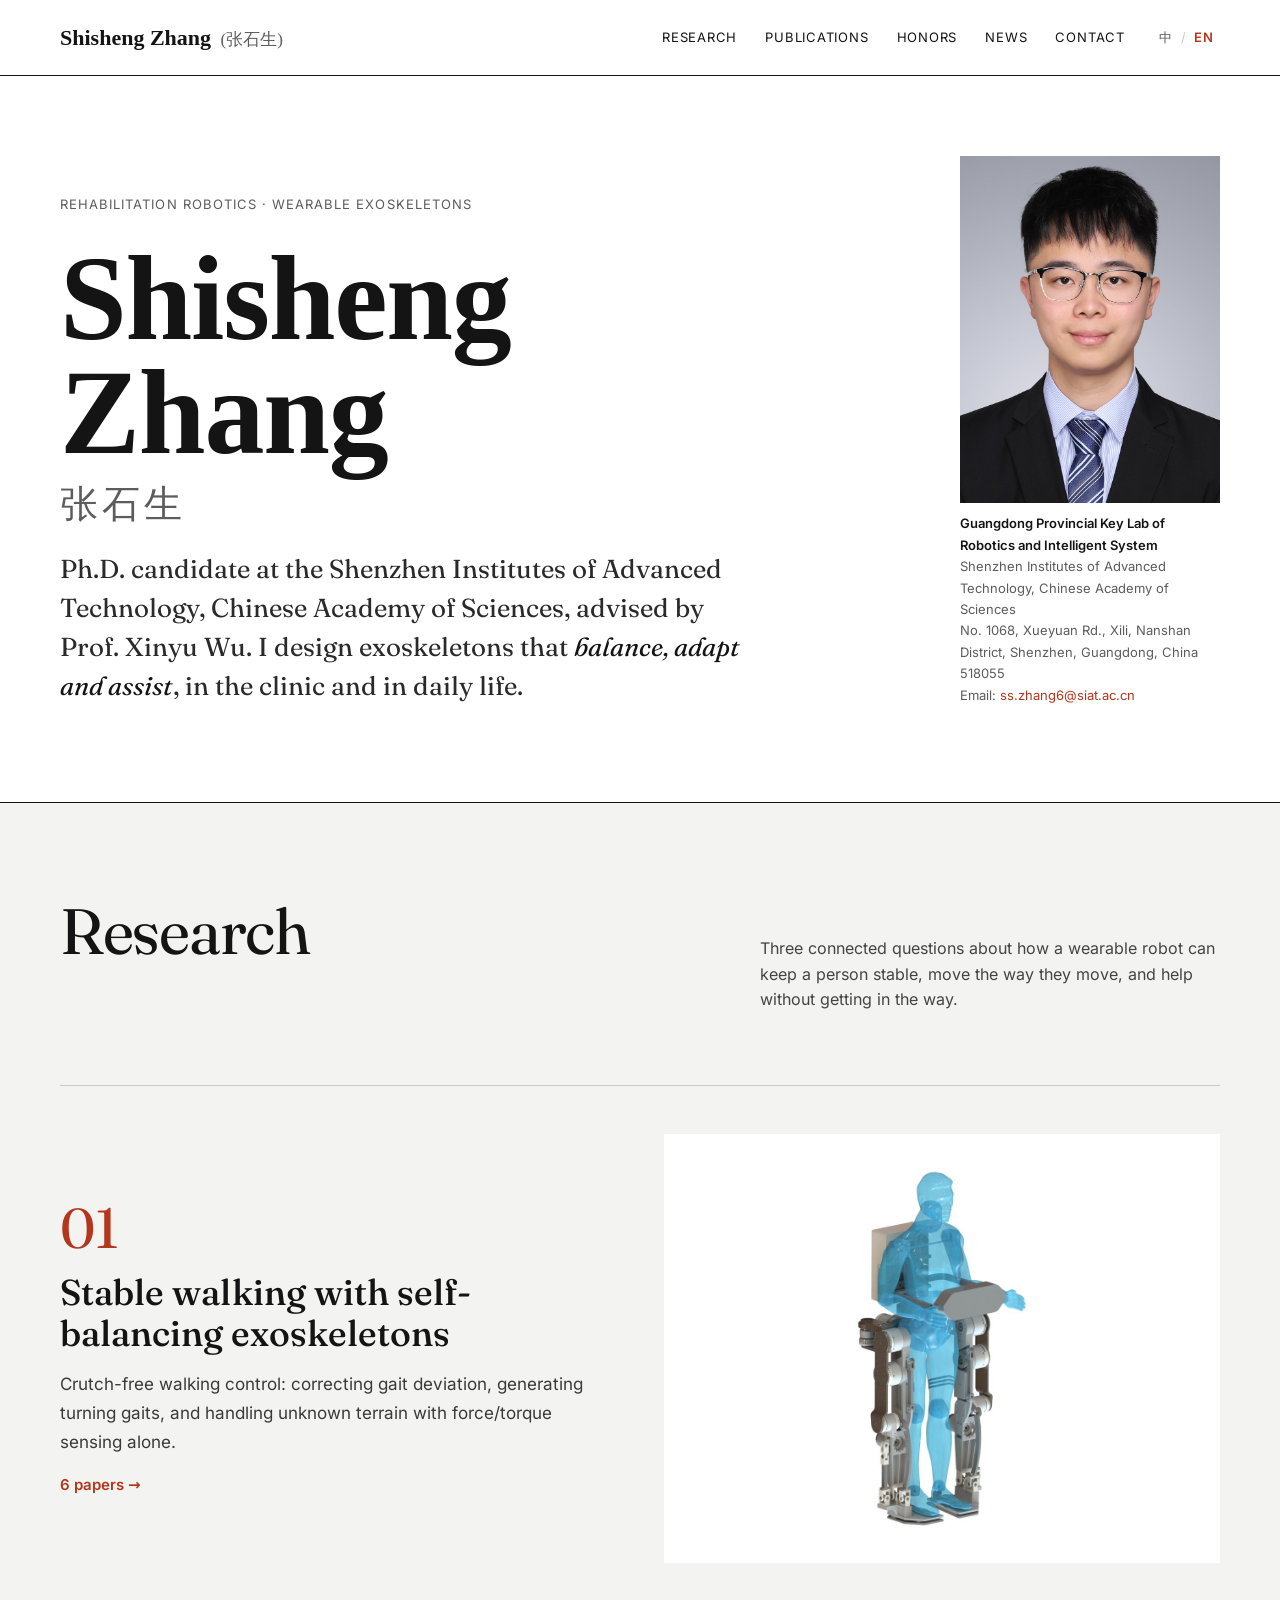
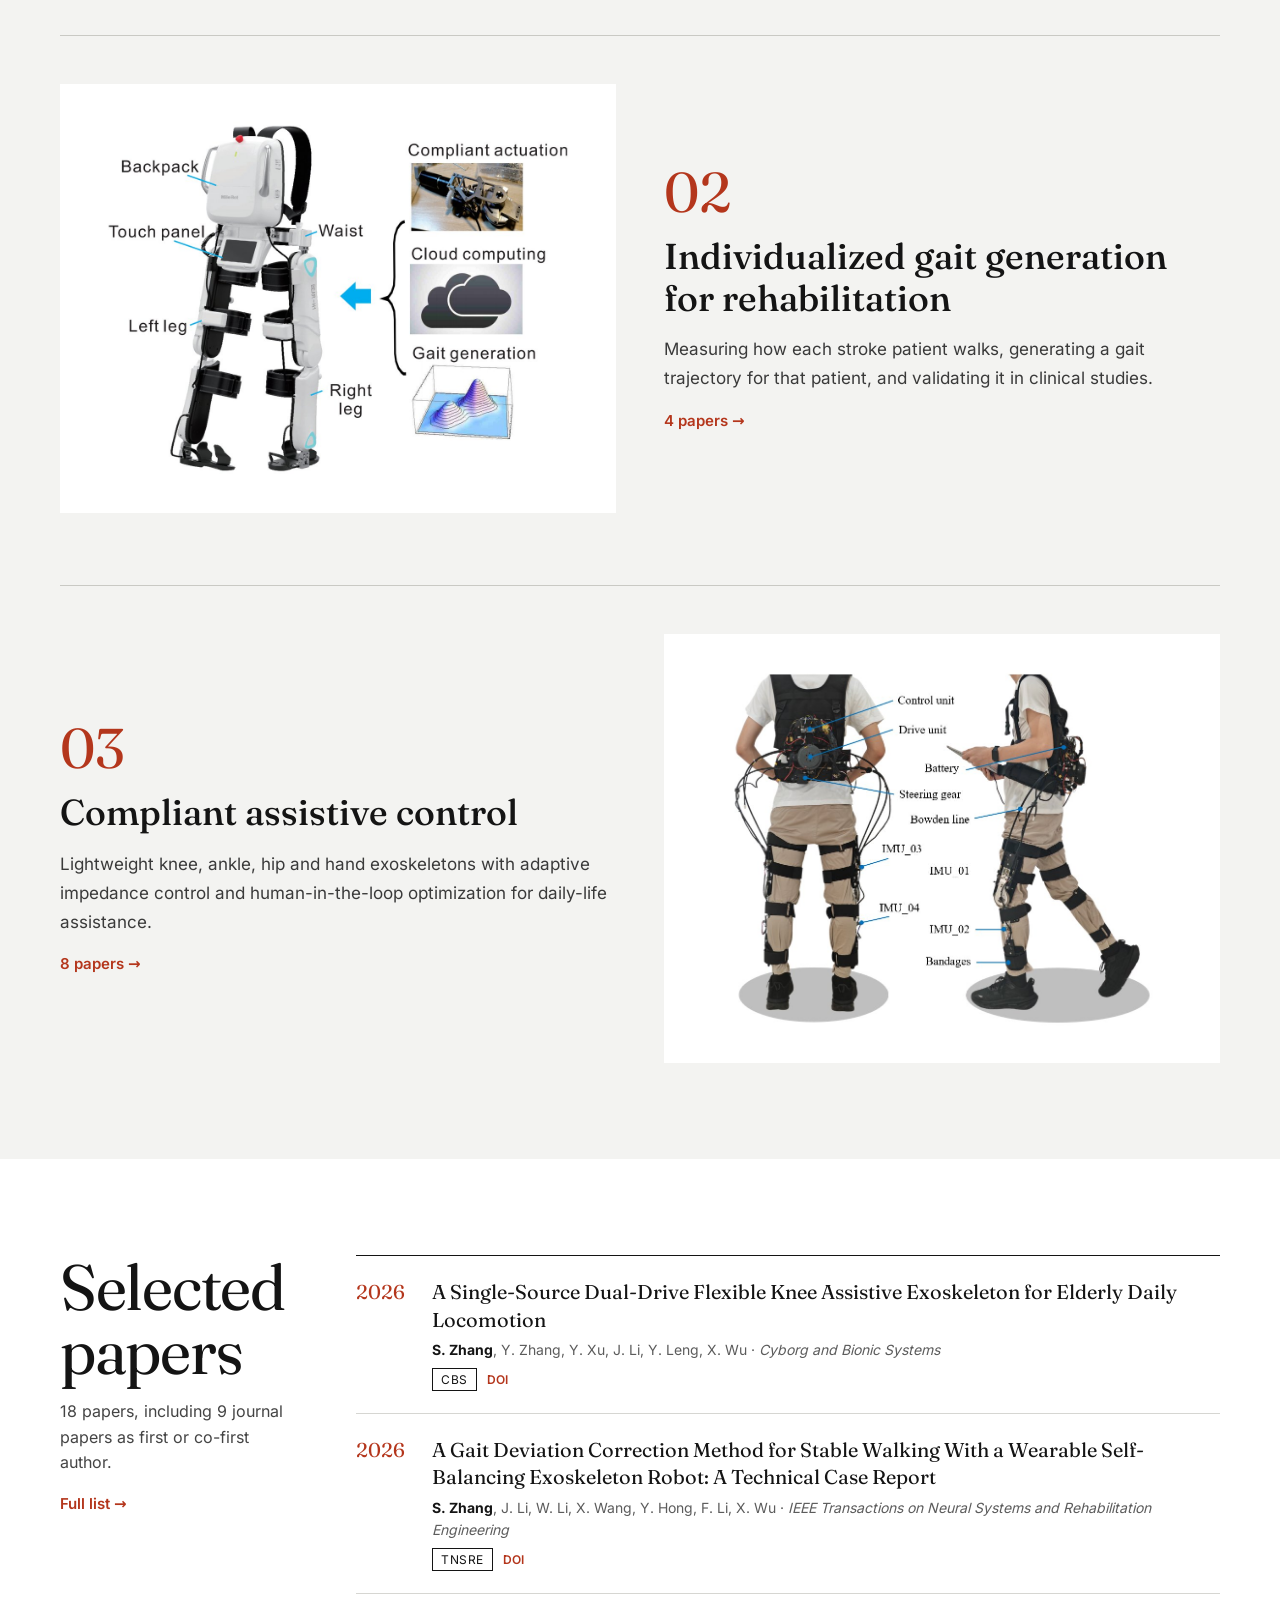
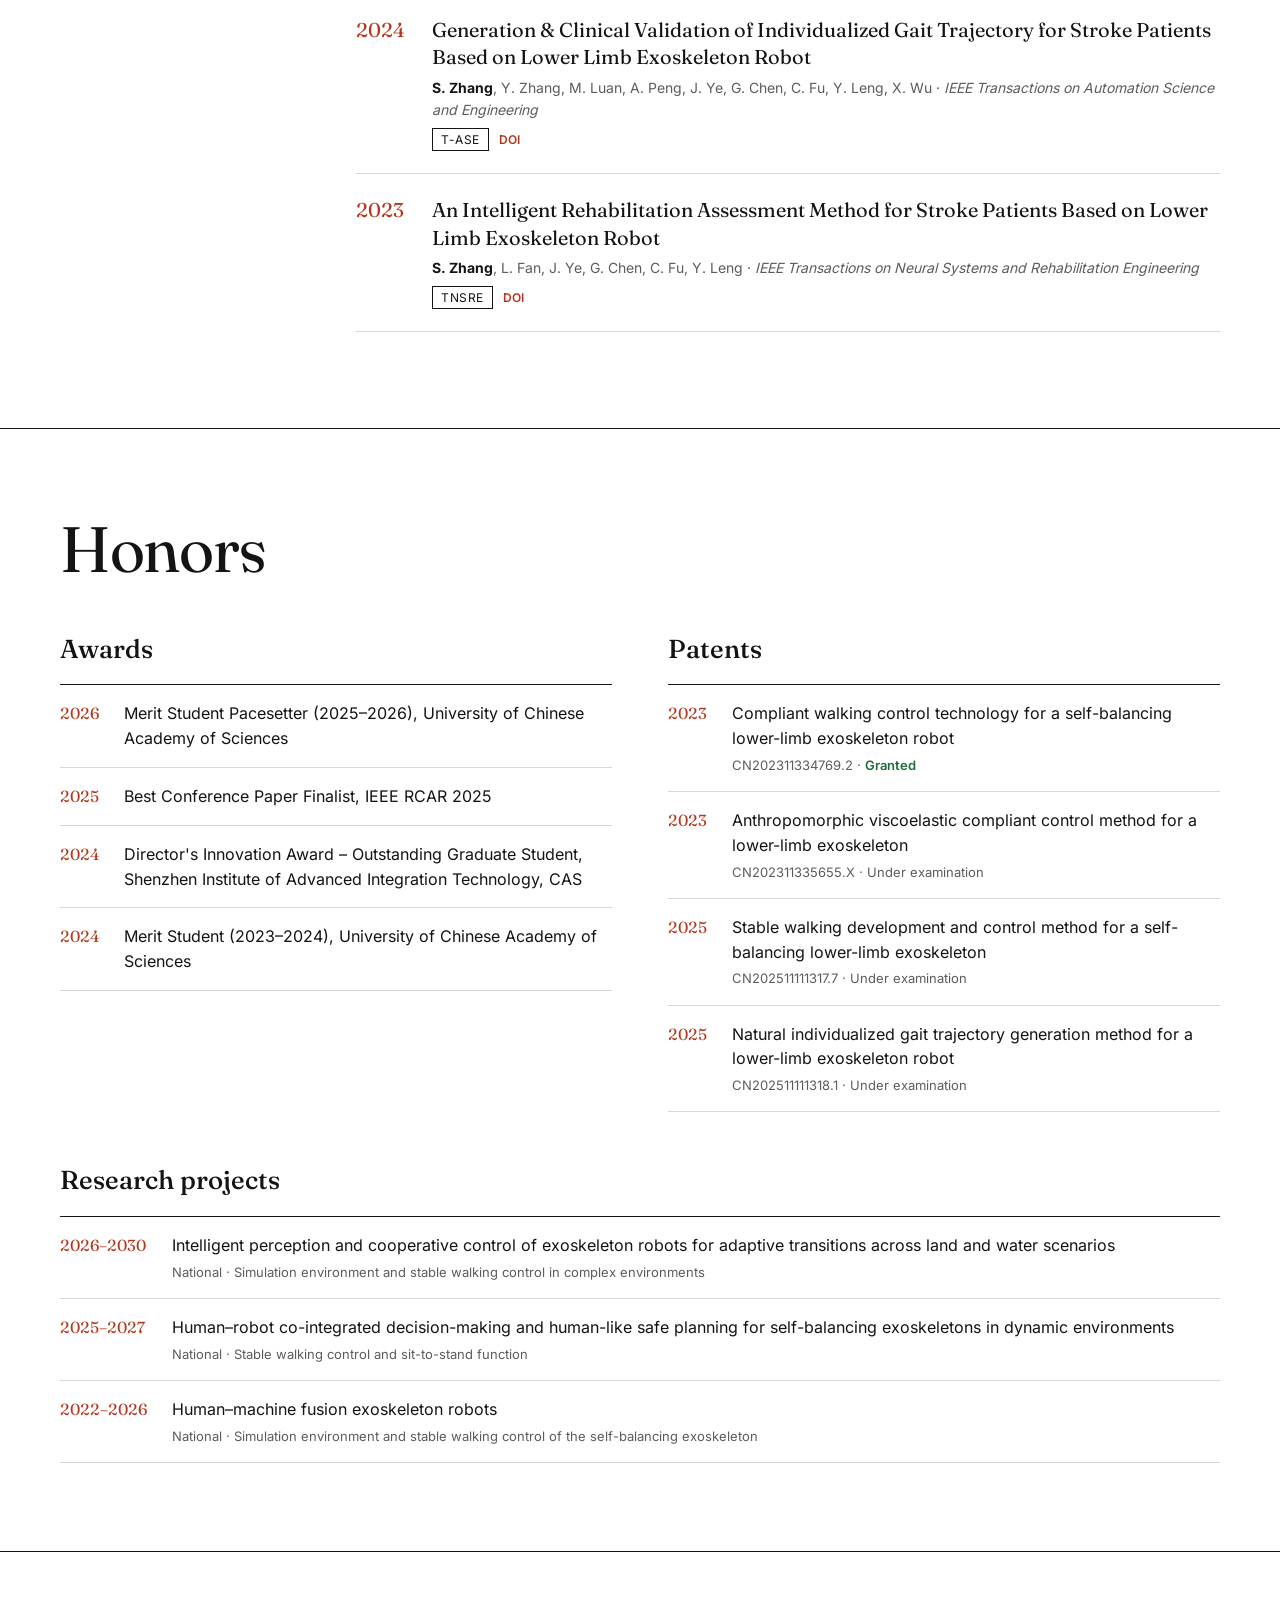
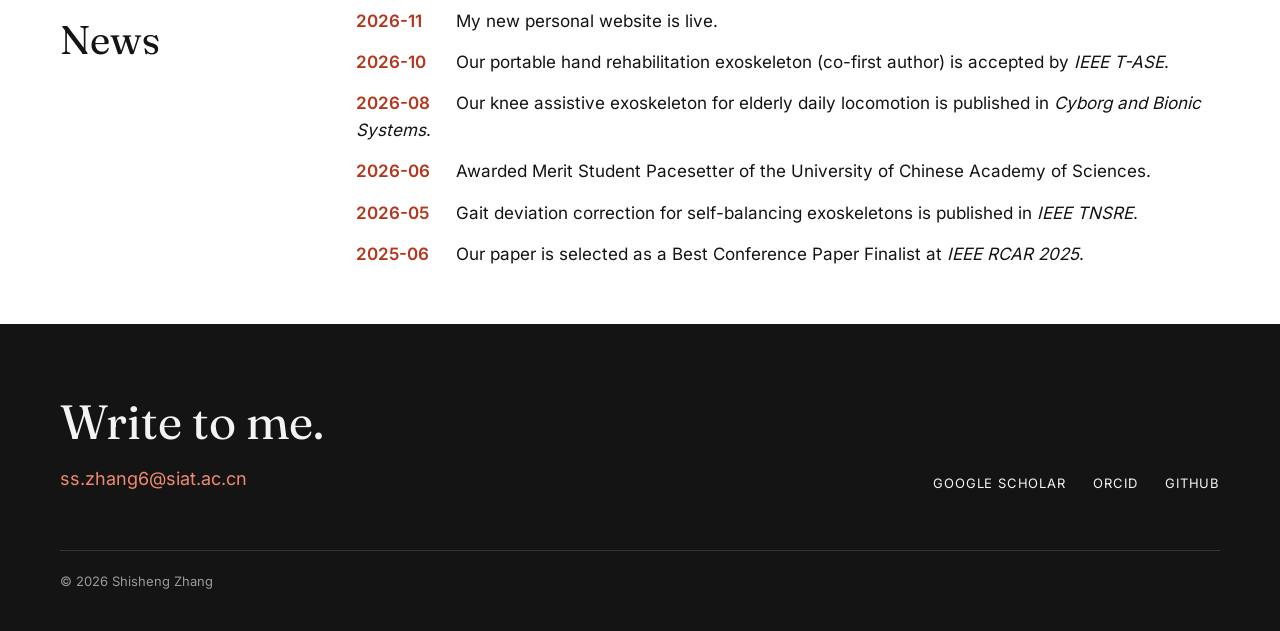
==== commit 42404594: "Add files via upload" ====
--- a/index.html
+++ b/index.html
@@ -35,7 +35,7 @@
   <section id="top" class="wrap hero">
     <div class="hero-text">
       <span class="kicker" data-i18n="hero.kicker">Rehabilitation robotics · Wearable exoskeletons</span>
-      <h1>Shisheng<br>Zhang<span class="dot">.</span><span class="cn-name" lang="zh-CN">张石生</span></h1>
+      <h1>Shisheng<br>Zhang<span class="cn-name" lang="zh-CN">张石生</span></h1>
       <p class="lead" data-i18n="hero.lead">Ph.D. candidate at the Shenzhen Institutes of Advanced Technology, Chinese Academy of Sciences, designing exoskeletons that <em>balance, adapt and assist</em>, in the clinic and in daily life.</p>
     </div>
     <figure class="portrait">
--- a/assets/css/style.css
+++ b/assets/css/style.css
@@ -37,7 +37,8 @@
 /* ===== Header ===== */
 .site-header { position: sticky; top: 0; z-index: 5; background: rgba(255, 255, 255, 0.94); backdrop-filter: saturate(1.4) blur(8px); border-bottom: 1px solid var(--ink); }
 .site-header .wrap { display: flex; flex-wrap: wrap; align-items: center; justify-content: space-between; gap: 12px 24px; padding-top: 20px; padding-bottom: 20px; }
-.brand { font-family: var(--serif); font-size: 20px; font-weight: 500; color: var(--ink); }
+.brand { font-family: "Times New Roman", Times, "Liberation Serif", "Tinos", serif; font-size: 22px; font-weight: 700; color: var(--ink); }
+.brand .cn { font-weight: 400; }
 .brand .cn { font-size: 17px; color: var(--muted); margin-left: 4px; }
 .nav { display: flex; flex-wrap: wrap; align-items: center; gap: 8px 28px; font-size: 13px; letter-spacing: 0.06em; text-transform: uppercase; }
 .nav a { color: var(--ink); }
@@ -51,7 +52,7 @@
 .hero { display: flex; flex-wrap: wrap; gap: 48px 56px; align-items: flex-end; padding-top: clamp(48px, 7vw, 80px); padding-bottom: clamp(56px, 8vw, 96px); }
 .hero-text { flex: 999 1 560px; min-width: 0; display: flex; flex-direction: column; gap: 28px; }
 .kicker { font-size: 13px; letter-spacing: 0.08em; text-transform: uppercase; color: var(--muted); }
-.hero h1 { font-size: clamp(64px, 10vw, 120px); line-height: 0.95; letter-spacing: -0.03em; }
+.hero h1 { font-family: "Times New Roman", Times, "Liberation Serif", "Tinos", serif; font-weight: 700; font-style: normal; font-size: clamp(64px, 10vw, 120px); line-height: 0.95; letter-spacing: -0.01em; }
 .hero h1 .dot { color: var(--accent); }
 .hero h1 .cn-name { display: block; font-size: 0.32em; letter-spacing: 0.1em; color: var(--muted); margin-top: 0.4em; font-weight: 500; }
 .lead { font-family: var(--serif); font-size: clamp(20px, 2.2vw, 26px); line-height: 1.5; color: var(--ink-2); max-width: 680px; }
@@ -59,6 +60,9 @@
 .portrait { flex: 1 1 260px; max-width: 340px; margin: 0; display: flex; flex-direction: column; gap: 10px; }
 .portrait img { width: 100%; aspect-ratio: 3 / 4; object-fit: cover; }
 .portrait figcaption { font-size: 13px; color: var(--muted); }
+.portrait address { font-style: normal; font-size: 13px; line-height: 1.65; color: var(--muted); }
+.portrait address .lab { color: var(--ink); font-weight: 600; }
+.portrait address a { color: var(--accent); }
 
 /* ===== Research ===== */
 .research { background: var(--paper-2); border-top: 1px solid var(--ink); }
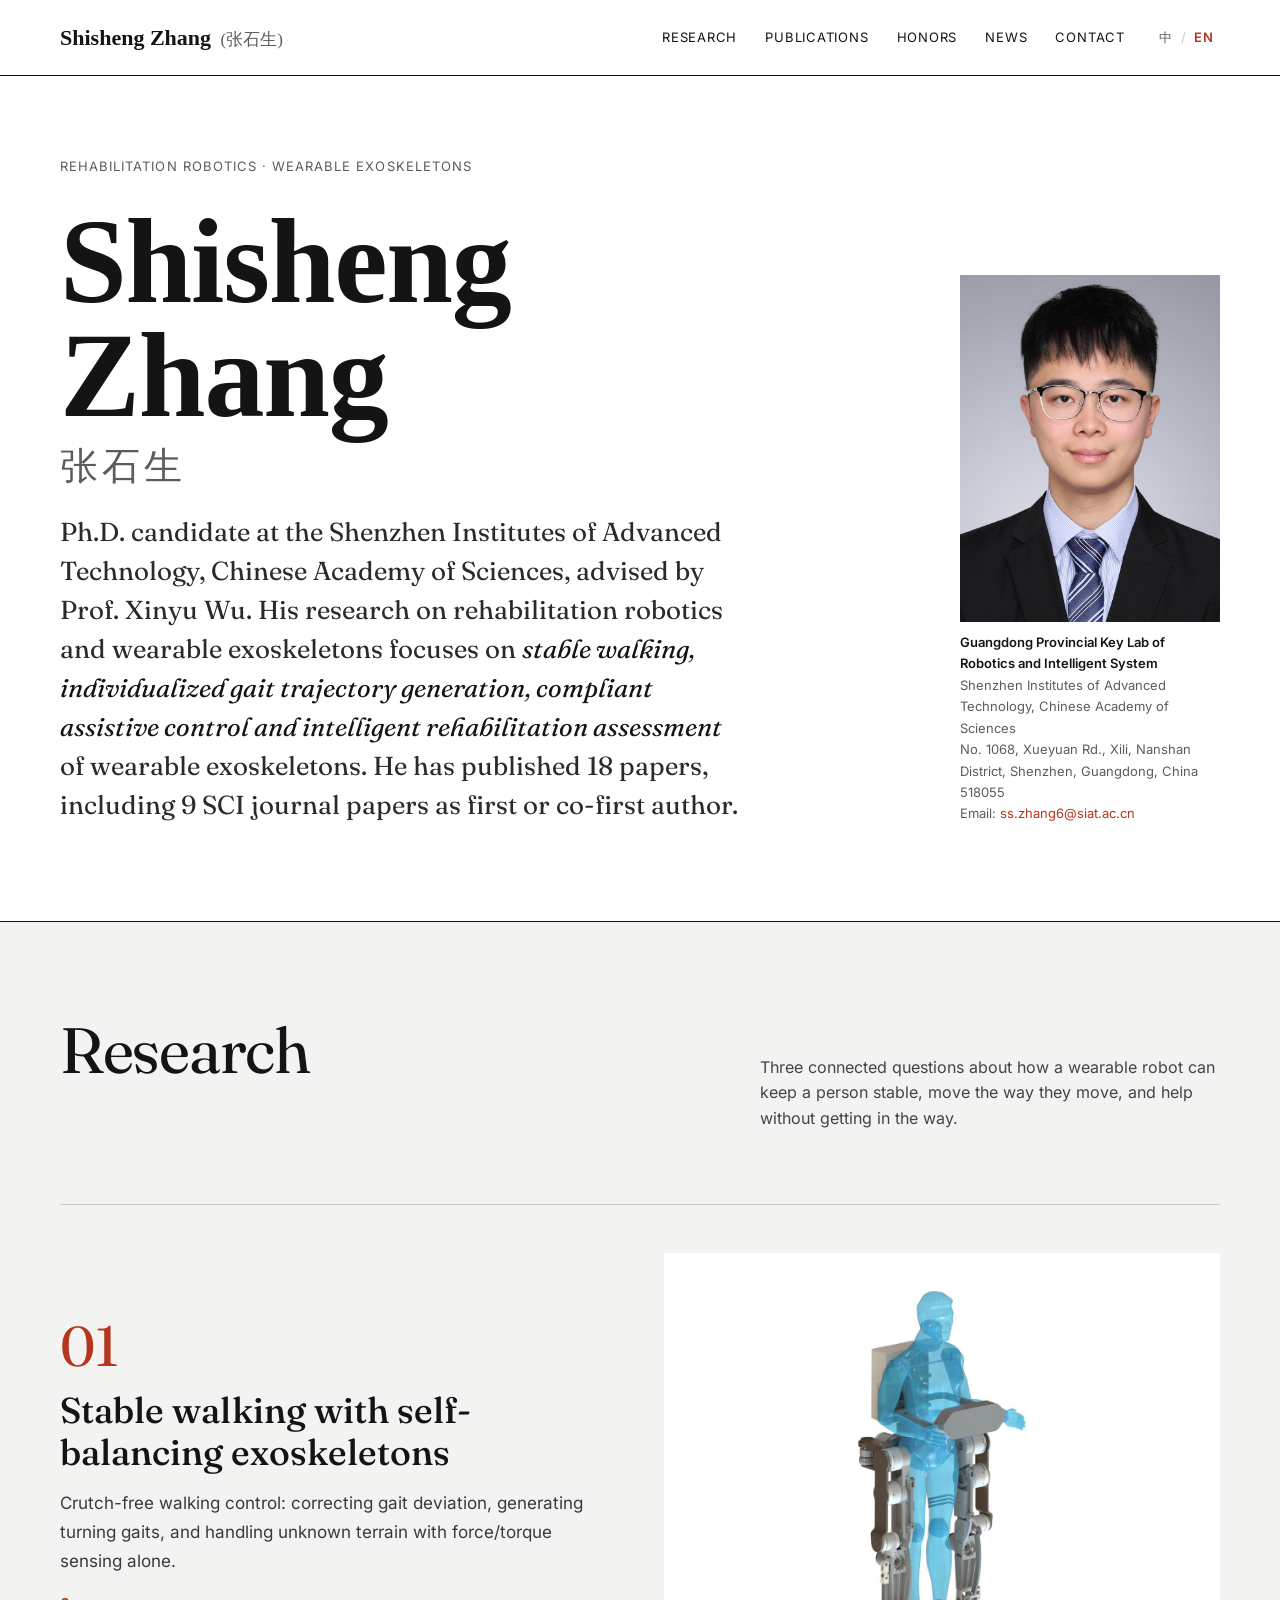
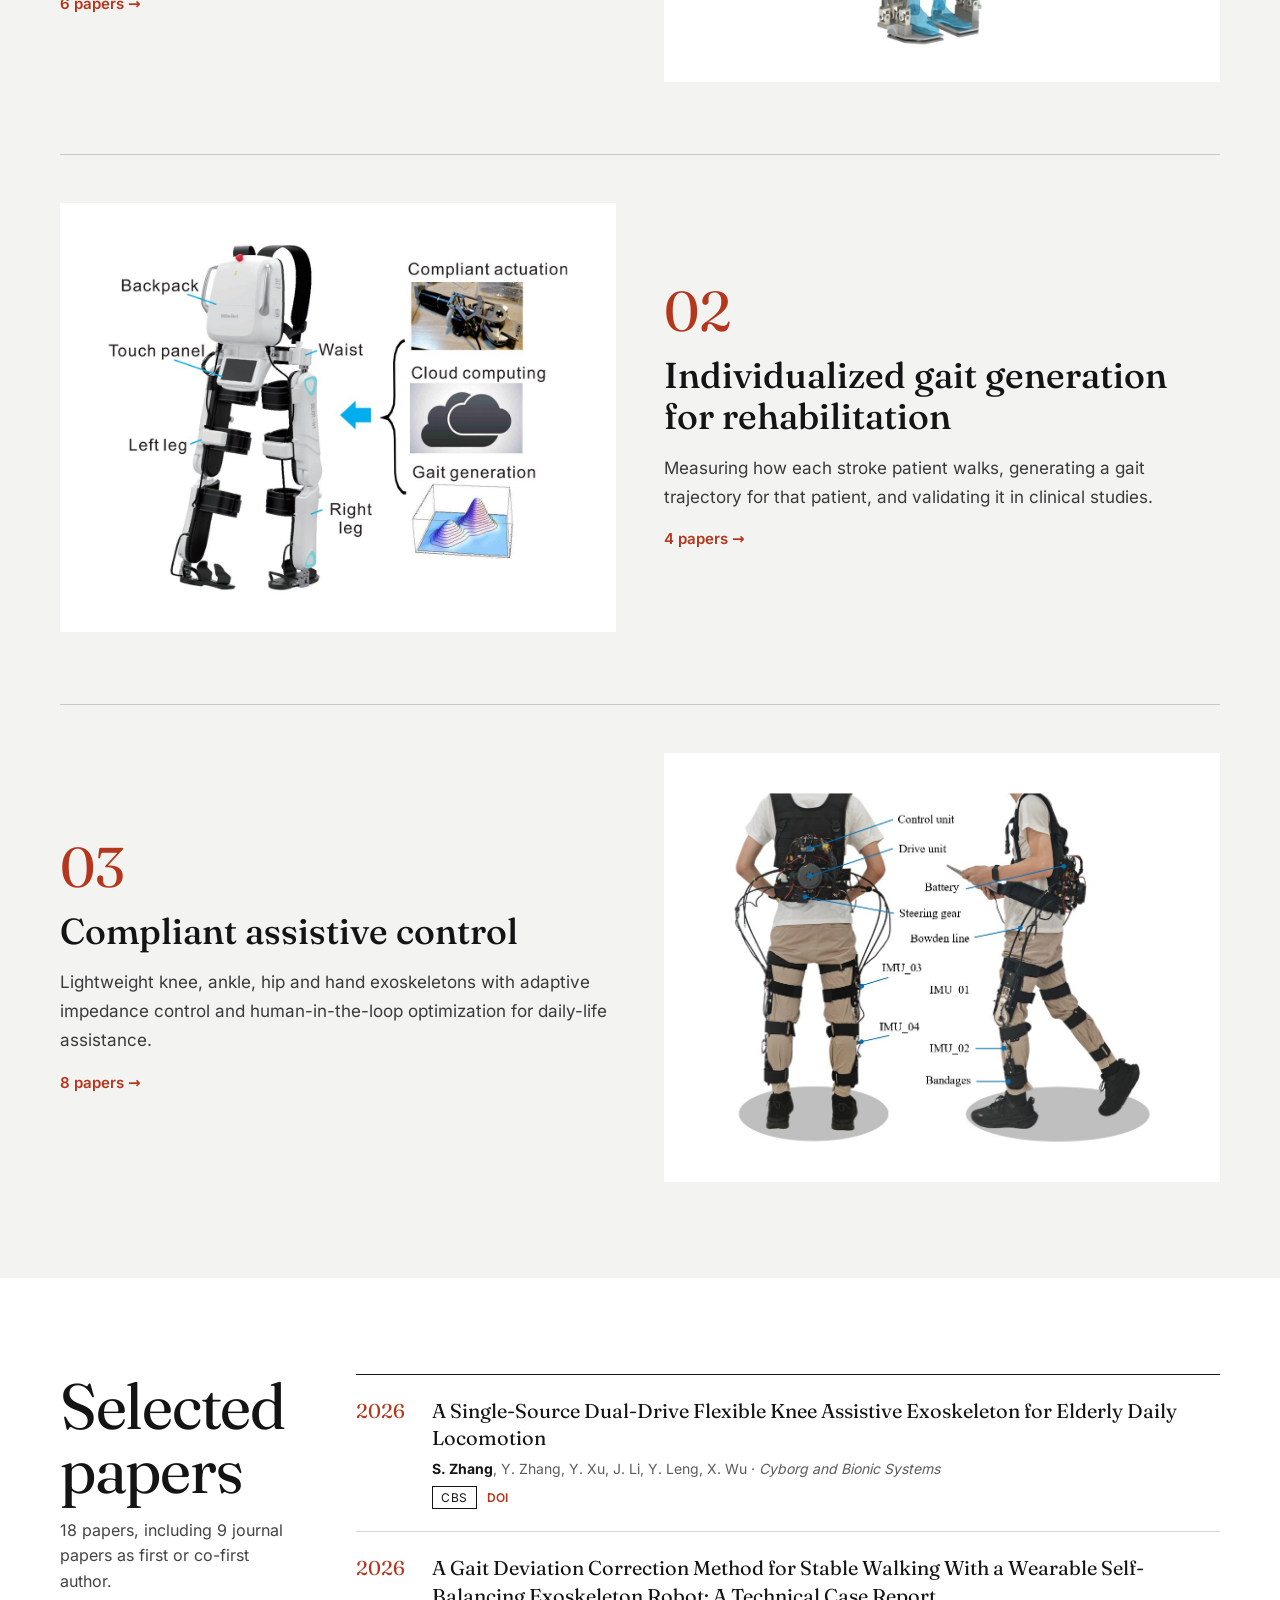
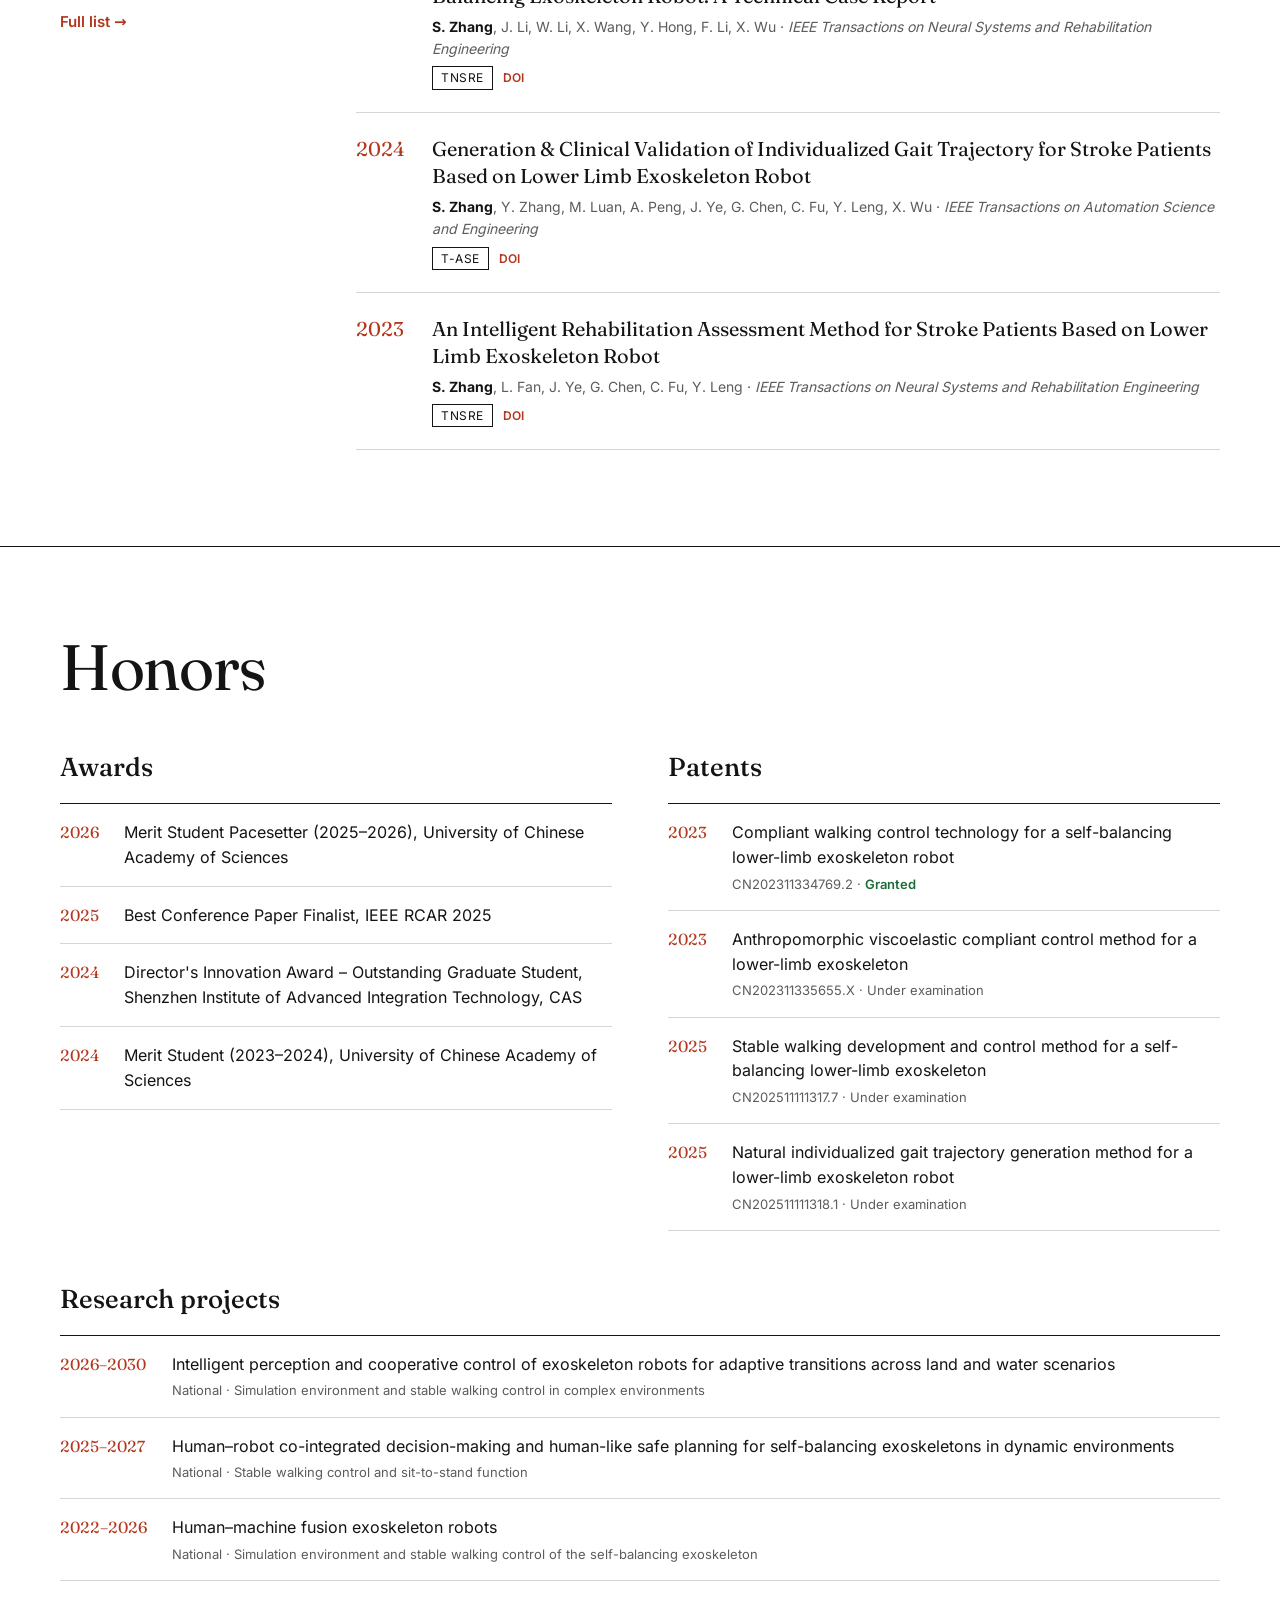
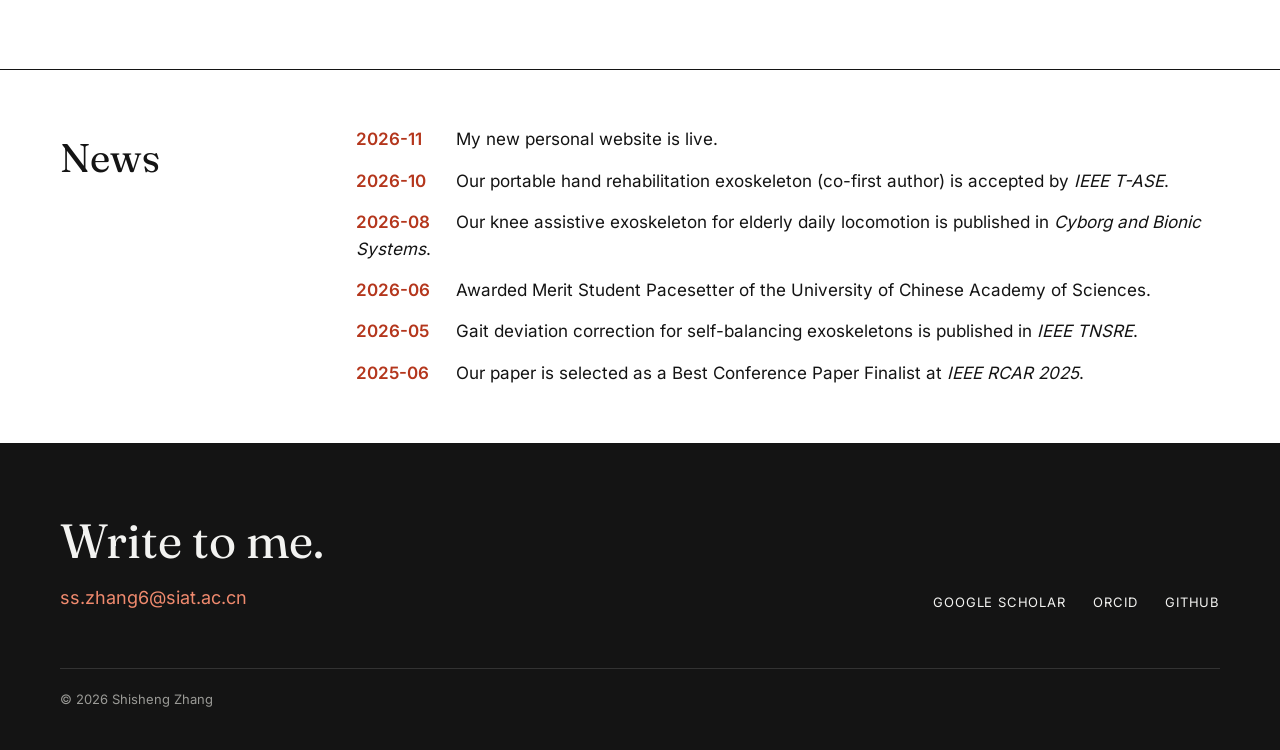
==== commit c472bdfe: "Add files via upload" ====
--- a/index.html
+++ b/index.html
@@ -10,7 +10,7 @@
 <meta property="og:image" content="assets/img/portrait.jpg">
 <link rel="icon" href="data:image/svg+xml,%3Csvg xmlns='http://www.w3.org/2000/svg' viewBox='0 0 32 32'%3E%3Crect width='32' height='32' fill='%23141414'/%3E%3Ctext x='16' y='23' font-family='Georgia,serif' font-size='20' fill='%23ffffff' text-anchor='middle'%3ES%3C/text%3E%3Ccircle cx='25' cy='22' r='2.4' fill='%23b4361c'/%3E%3C/svg%3E">
 <link rel="preload" href="assets/fonts/fraunces.woff2" as="font" type="font/woff2" crossorigin>
-<link rel="stylesheet" href="assets/css/style.css">
+<link rel="stylesheet" href="assets/css/style.css?v=20261118">
 </head>
 <body data-page="home">
 <a class="skip" href="#main">Skip to content</a>
@@ -137,7 +137,7 @@
   </div>
 </footer>
 
-<script src="assets/js/data.js"></script>
-<script src="assets/js/main.js"></script>
+<script src="assets/js/data.js?v=20261118"></script>
+<script src="assets/js/main.js?v=20261118"></script>
 </body>
 </html>
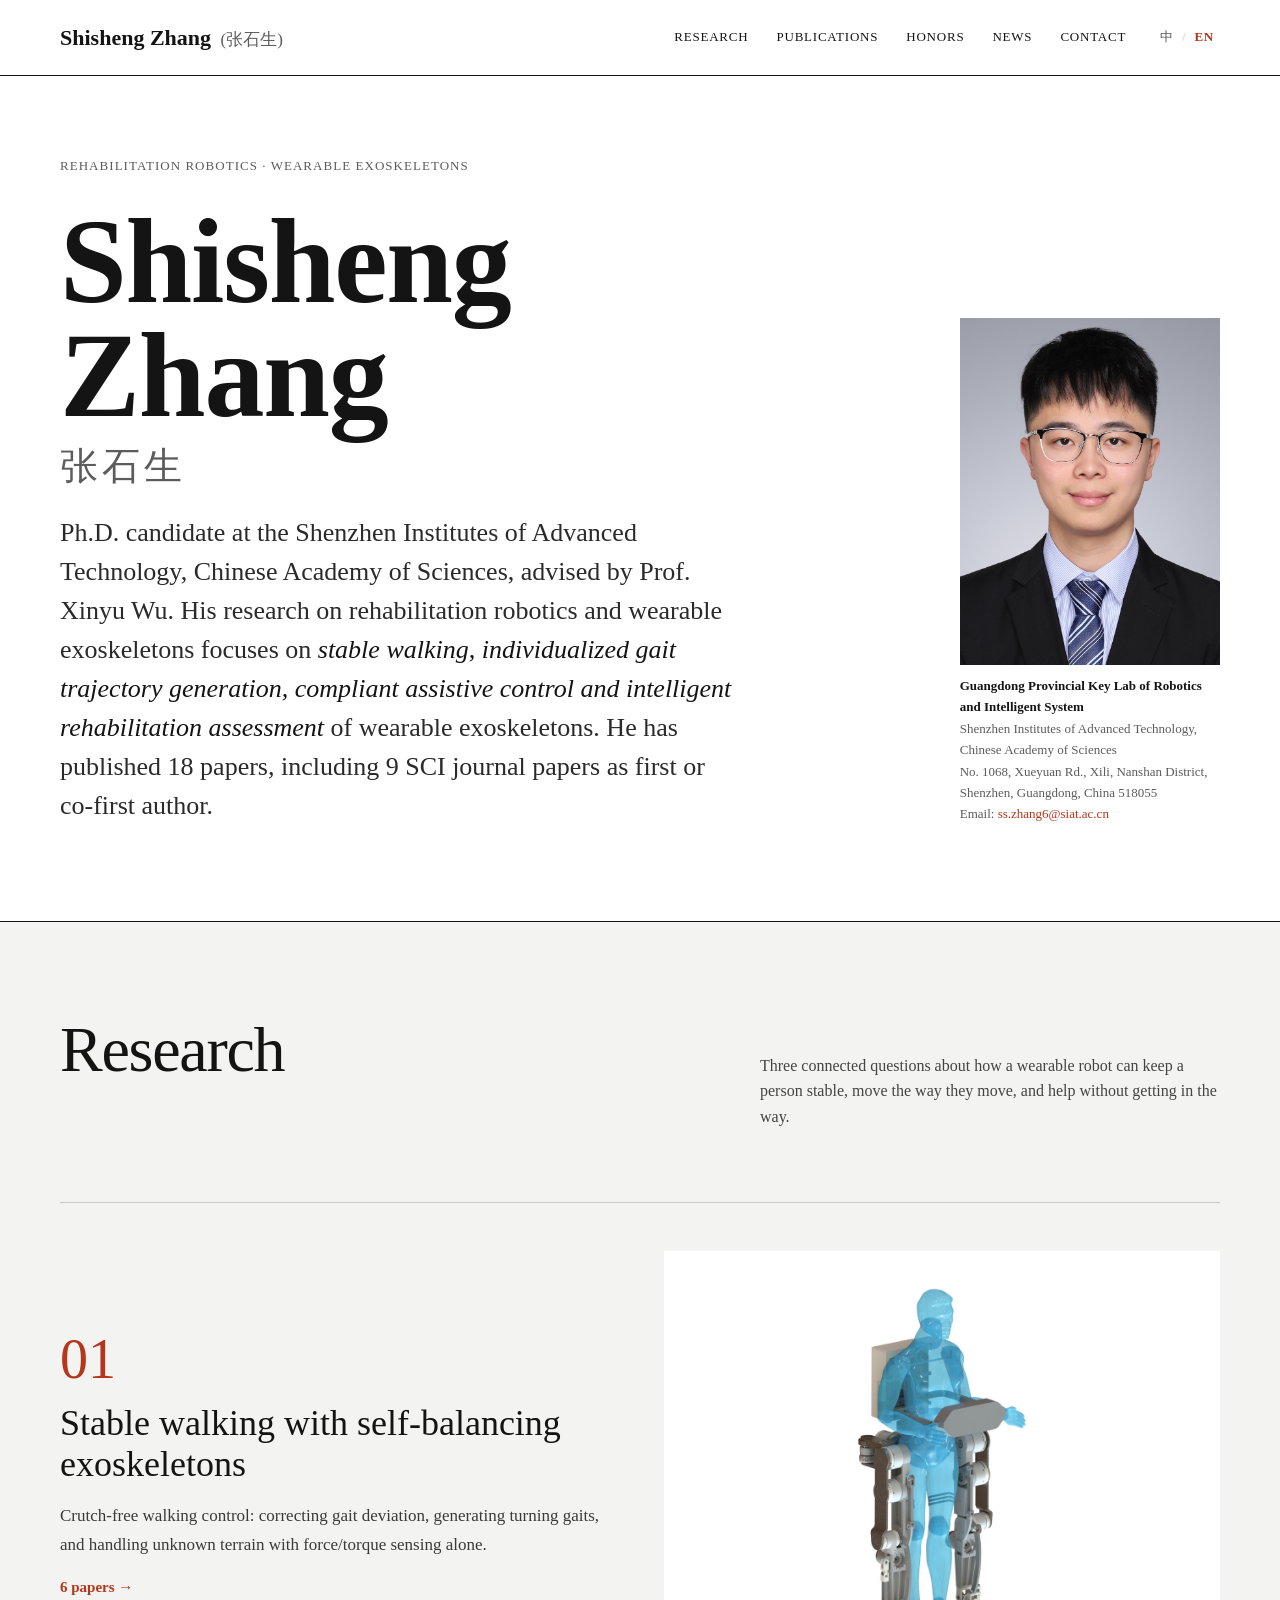
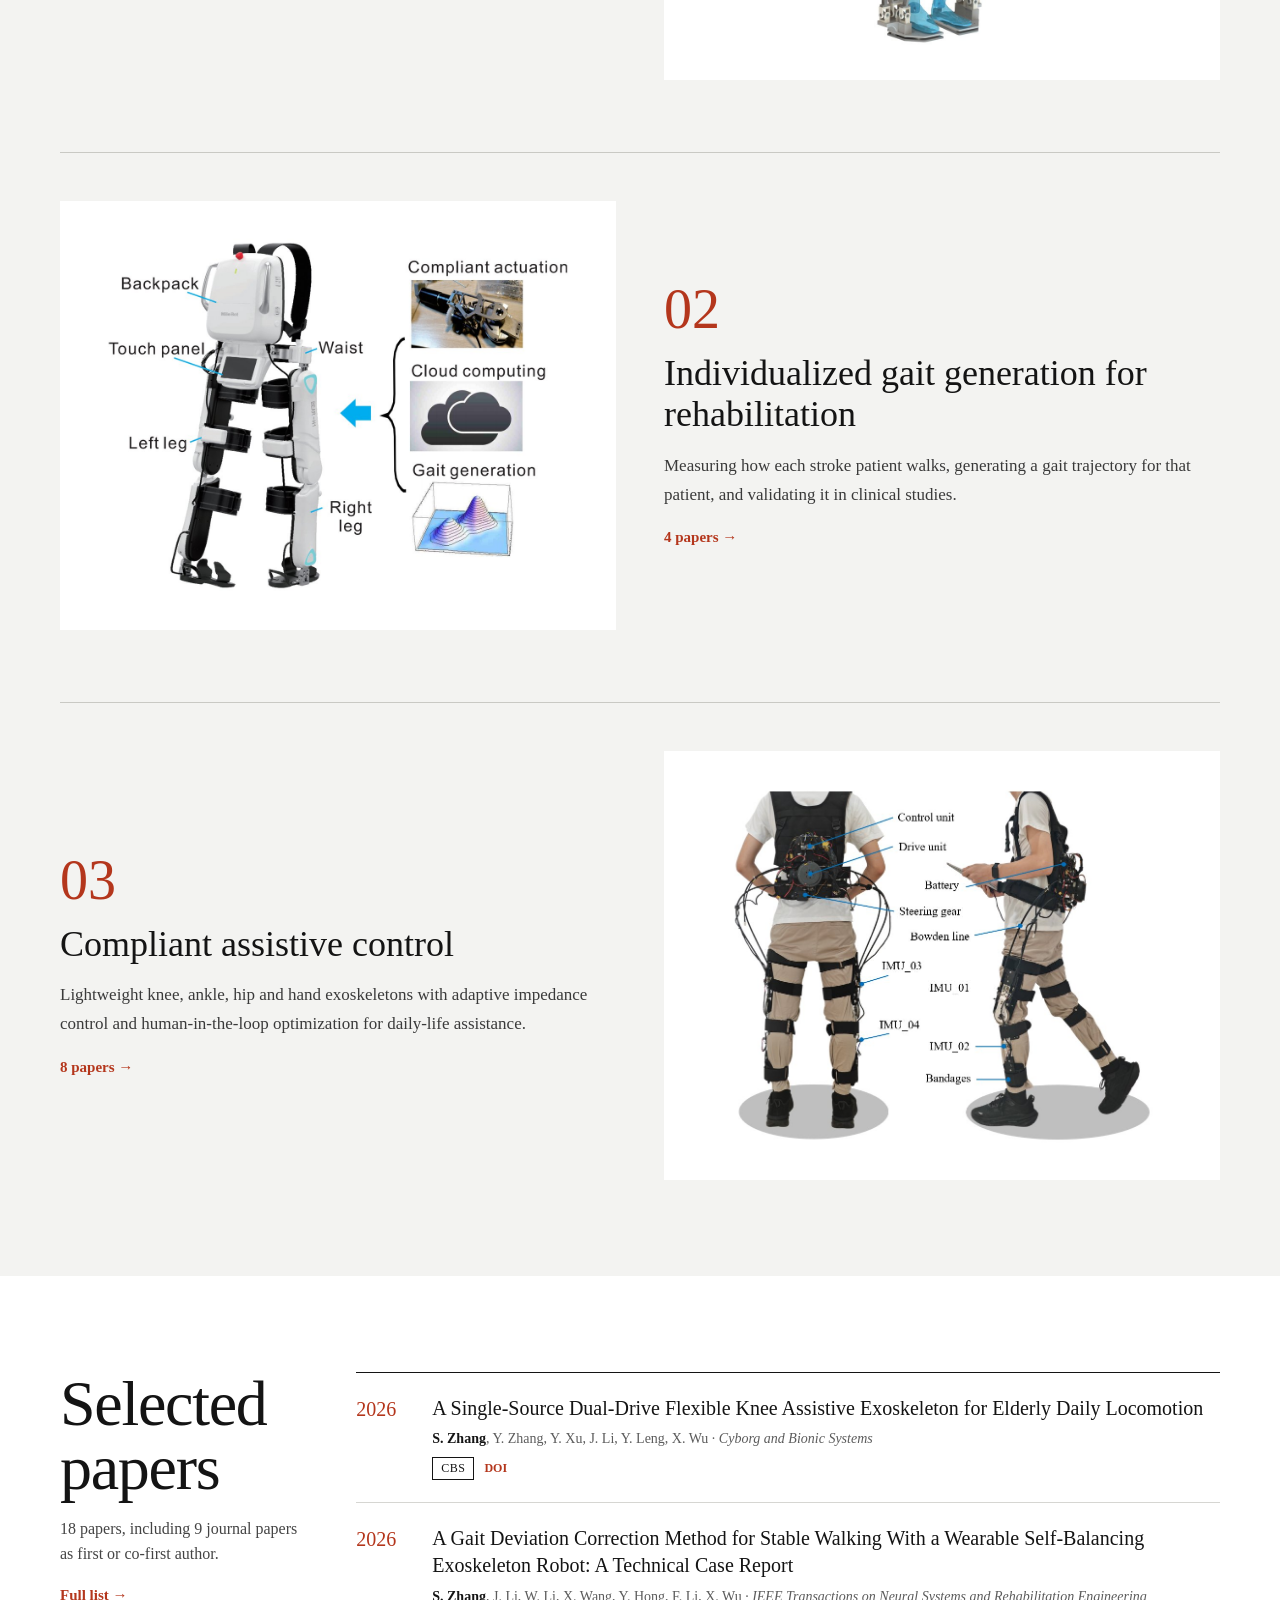
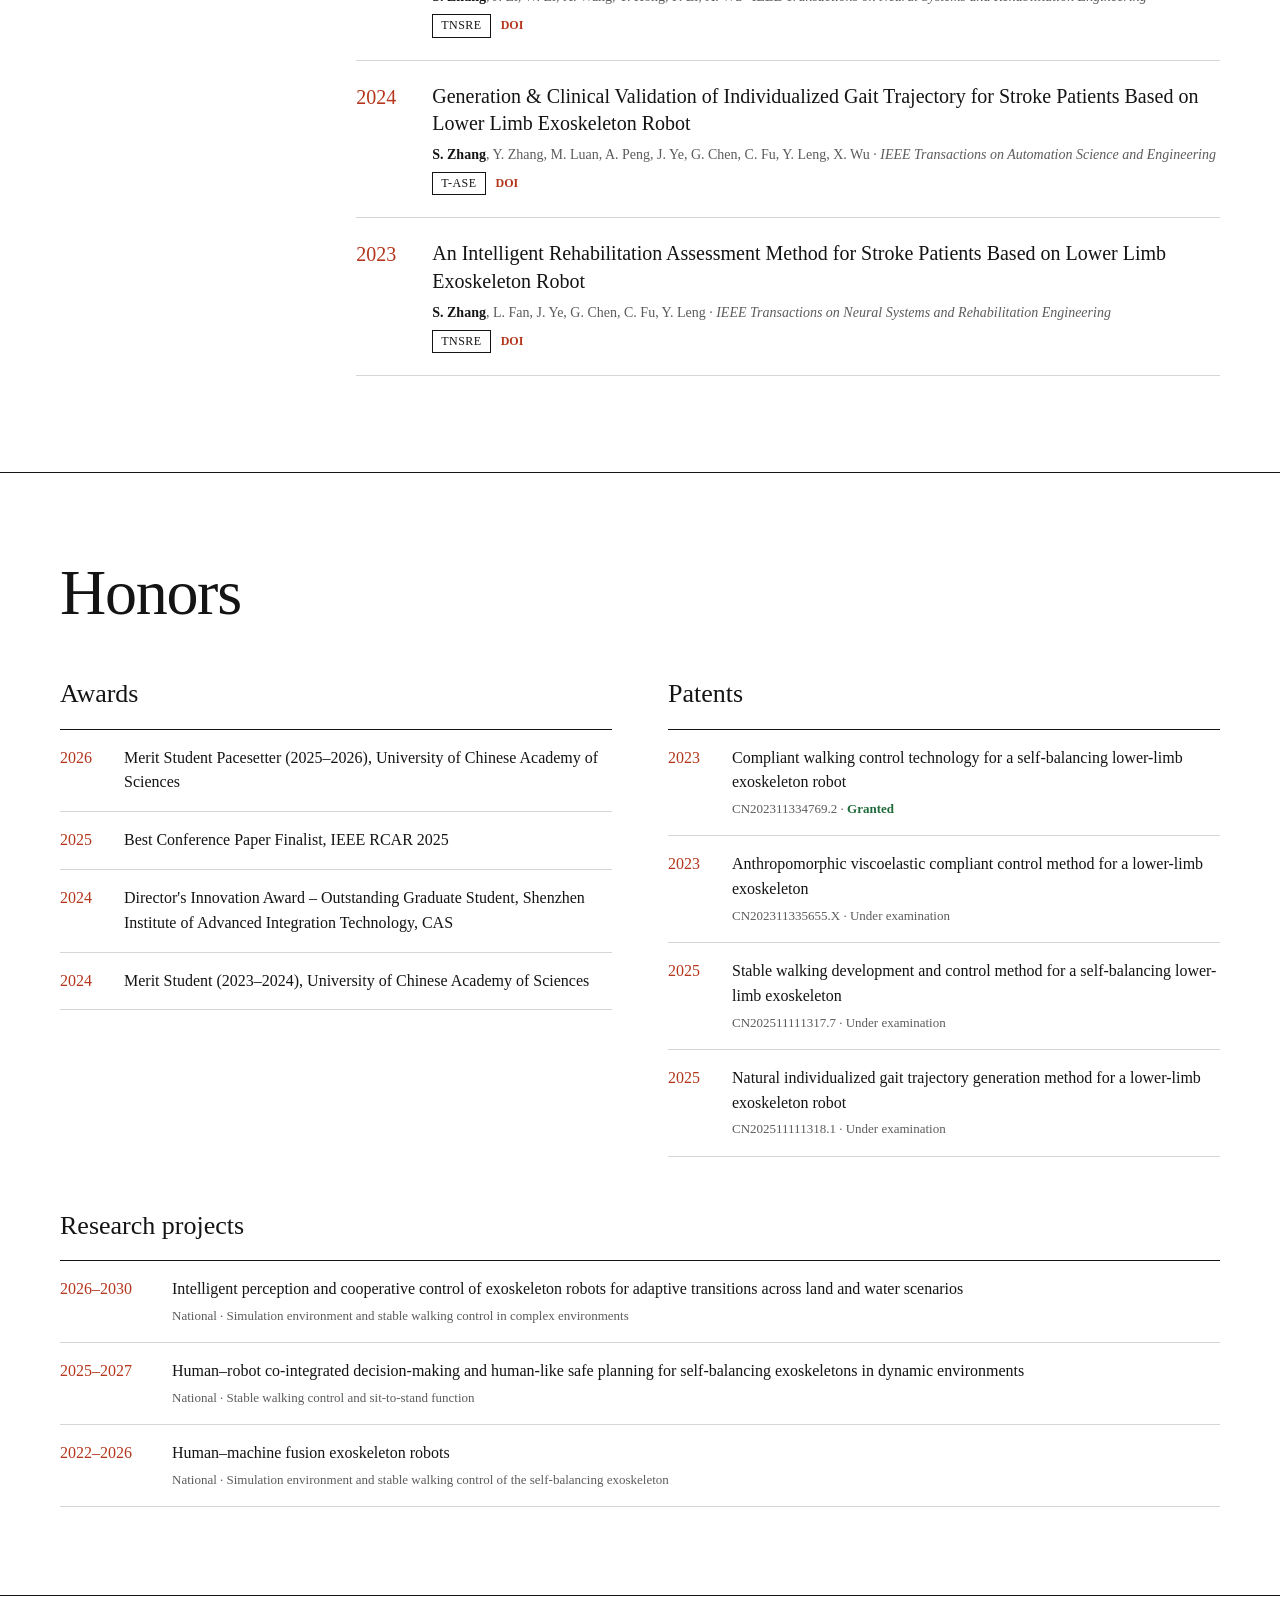
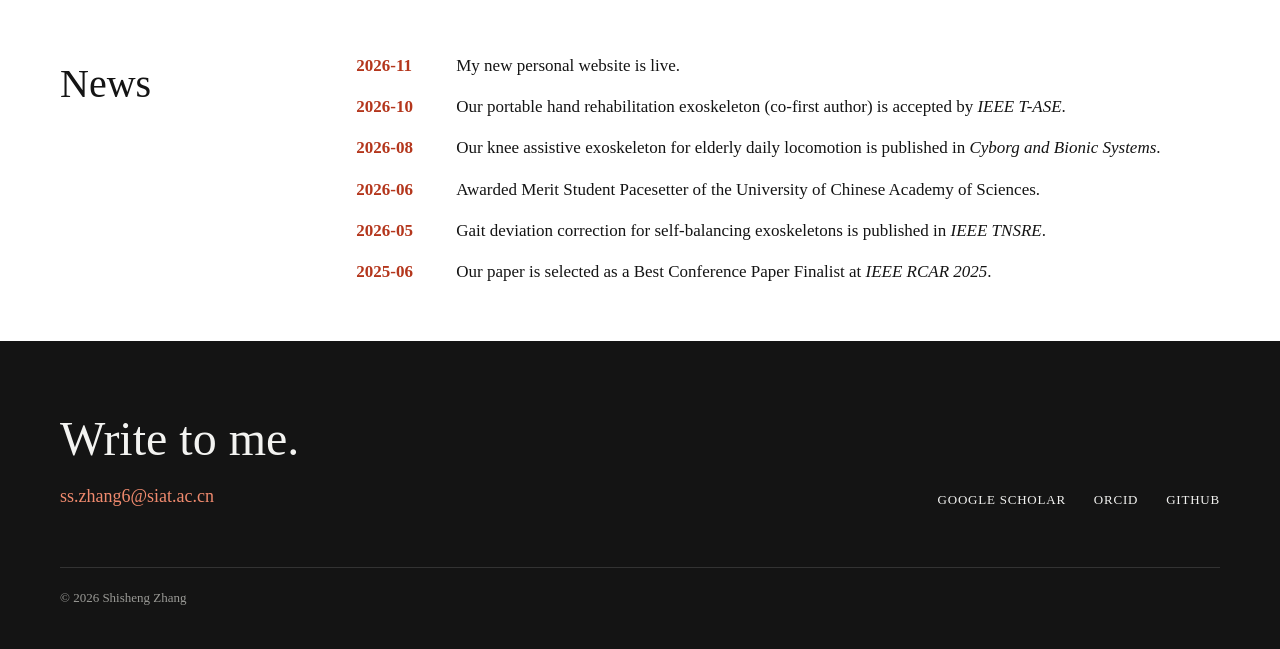
==== commit fb4e47f4: "Add files via upload" ====
--- a/index.html
+++ b/index.html
@@ -9,8 +9,7 @@
 <meta property="og:description" content="Rehabilitation robotics and wearable exoskeletons · SIAT, Chinese Academy of Sciences">
 <meta property="og:image" content="assets/img/portrait.jpg">
 <link rel="icon" href="data:image/svg+xml,%3Csvg xmlns='http://www.w3.org/2000/svg' viewBox='0 0 32 32'%3E%3Crect width='32' height='32' fill='%23141414'/%3E%3Ctext x='16' y='23' font-family='Georgia,serif' font-size='20' fill='%23ffffff' text-anchor='middle'%3ES%3C/text%3E%3Ccircle cx='25' cy='22' r='2.4' fill='%23b4361c'/%3E%3C/svg%3E">
-<link rel="preload" href="assets/fonts/fraunces.woff2" as="font" type="font/woff2" crossorigin>
-<link rel="stylesheet" href="assets/css/style.css?v=20261118">
+<link rel="stylesheet" href="assets/css/style.css?v=20261118b">
 </head>
 <body data-page="home">
 <a class="skip" href="#main">Skip to content</a>
@@ -137,7 +136,7 @@
   </div>
 </footer>
 
-<script src="assets/js/data.js?v=20261118"></script>
-<script src="assets/js/main.js?v=20261118"></script>
+<script src="assets/js/data.js?v=20261118b"></script>
+<script src="assets/js/main.js?v=20261118b"></script>
 </body>
 </html>
--- a/assets/css/style.css
+++ b/assets/css/style.css
@@ -1,7 +1,3 @@
-/* ===== Fonts (self-hosted so the site loads fast in mainland China) ===== */
-@font-face { font-family: "Fraunces"; font-style: normal; font-weight: 100 900; font-display: swap; src: url("../fonts/fraunces.woff2") format("woff2"); }
-@font-face { font-family: "Fraunces"; font-style: italic; font-weight: 100 900; font-display: swap; src: url("../fonts/fraunces-italic.woff2") format("woff2"); }
-@font-face { font-family: "Inter"; font-style: normal; font-weight: 100 900; font-display: swap; src: url("../fonts/inter.woff2") format("woff2"); }
 
 /* ===== Tokens ===== */
 :root {
@@ -15,8 +11,8 @@
   --accent: #b4361c;
   --accent-dark: #7e2412;
   --accent-on-dark: #f08a6e;
-  --serif: "Fraunces", "Noto Serif SC", "Songti SC", "STSong", "SimSun", serif;
-  --sans: "Inter", "PingFang SC", "Hiragino Sans GB", "Microsoft YaHei", system-ui, sans-serif;
+  --serif: "Times New Roman", Times, "Liberation Serif", "Tinos", "Songti SC", "STSong", "SimSun", "Noto Serif SC", serif;
+  --sans: "Times New Roman", Times, "Liberation Serif", "Tinos", "PingFang SC", "Hiragino Sans GB", "Microsoft YaHei", sans-serif;
   --wrap: 1240px;
   --pad: clamp(20px, 4vw, 40px);
 }
@@ -37,7 +33,7 @@
 /* ===== Header ===== */
 .site-header { position: sticky; top: 0; z-index: 5; background: rgba(255, 255, 255, 0.94); backdrop-filter: saturate(1.4) blur(8px); border-bottom: 1px solid var(--ink); }
 .site-header .wrap { display: flex; flex-wrap: wrap; align-items: center; justify-content: space-between; gap: 12px 24px; padding-top: 20px; padding-bottom: 20px; }
-.brand { font-family: "Times New Roman", Times, "Liberation Serif", "Tinos", serif; font-size: 22px; font-weight: 700; color: var(--ink); }
+.brand { font-family: var(--serif); font-size: 22px; font-weight: 700; color: var(--ink); }
 .brand .cn { font-weight: 400; }
 .brand .cn { font-size: 17px; color: var(--muted); margin-left: 4px; }
 .nav { display: flex; flex-wrap: wrap; align-items: center; gap: 8px 28px; font-size: 13px; letter-spacing: 0.06em; text-transform: uppercase; }
@@ -52,7 +48,7 @@
 .hero { display: flex; flex-wrap: wrap; gap: 48px 56px; align-items: flex-end; padding-top: clamp(48px, 7vw, 80px); padding-bottom: clamp(56px, 8vw, 96px); }
 .hero-text { flex: 999 1 560px; min-width: 0; display: flex; flex-direction: column; gap: 28px; }
 .kicker { font-size: 13px; letter-spacing: 0.08em; text-transform: uppercase; color: var(--muted); }
-.hero h1 { font-family: "Times New Roman", Times, "Liberation Serif", "Tinos", serif; font-weight: 700; font-style: normal; font-size: clamp(64px, 10vw, 120px); line-height: 0.95; letter-spacing: -0.01em; }
+.hero h1 { font-family: var(--serif); font-weight: 700; font-style: normal; font-size: clamp(64px, 10vw, 120px); line-height: 0.95; letter-spacing: -0.01em; }
 .hero h1 .dot { color: var(--accent); }
 .hero h1 .cn-name { display: block; font-size: 0.32em; letter-spacing: 0.1em; color: var(--muted); margin-top: 0.4em; font-weight: 500; }
 .lead { font-family: var(--serif); font-size: clamp(20px, 2.2vw, 26px); line-height: 1.5; color: var(--ink-2); max-width: 680px; }
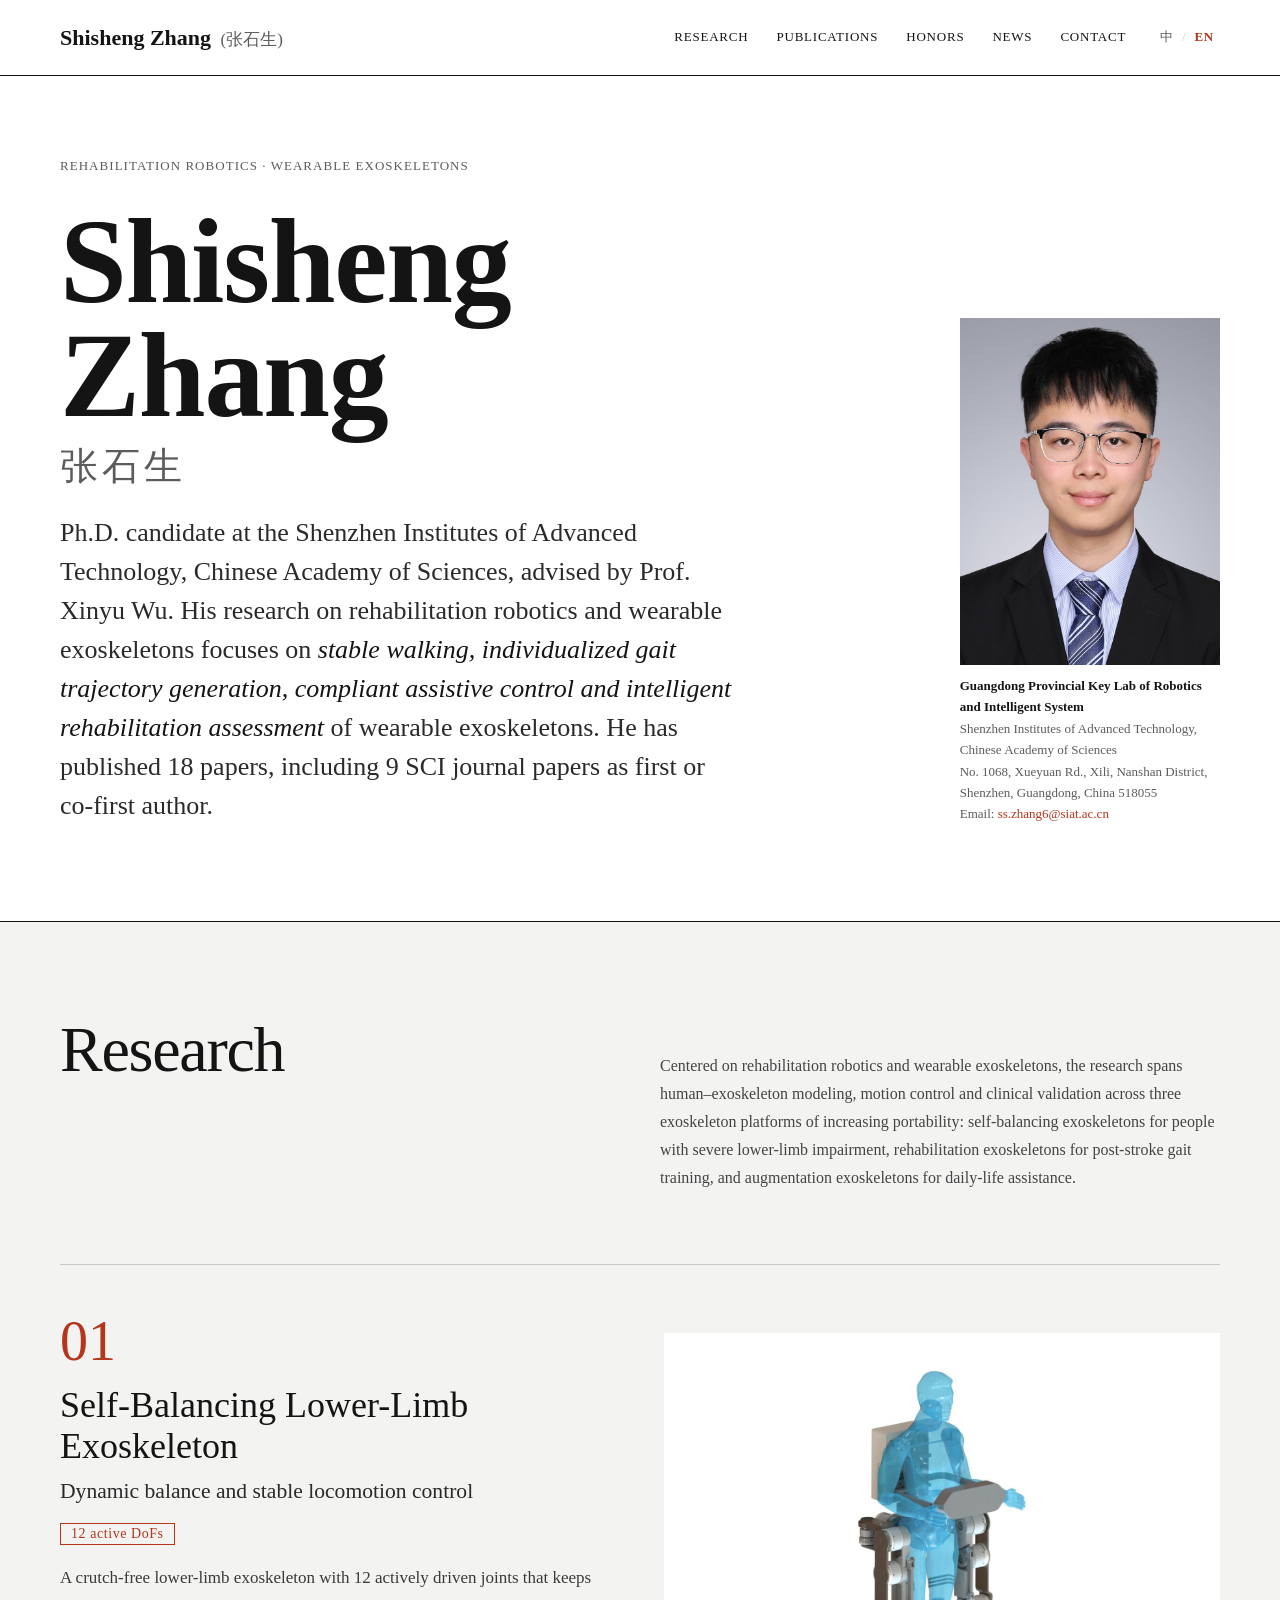
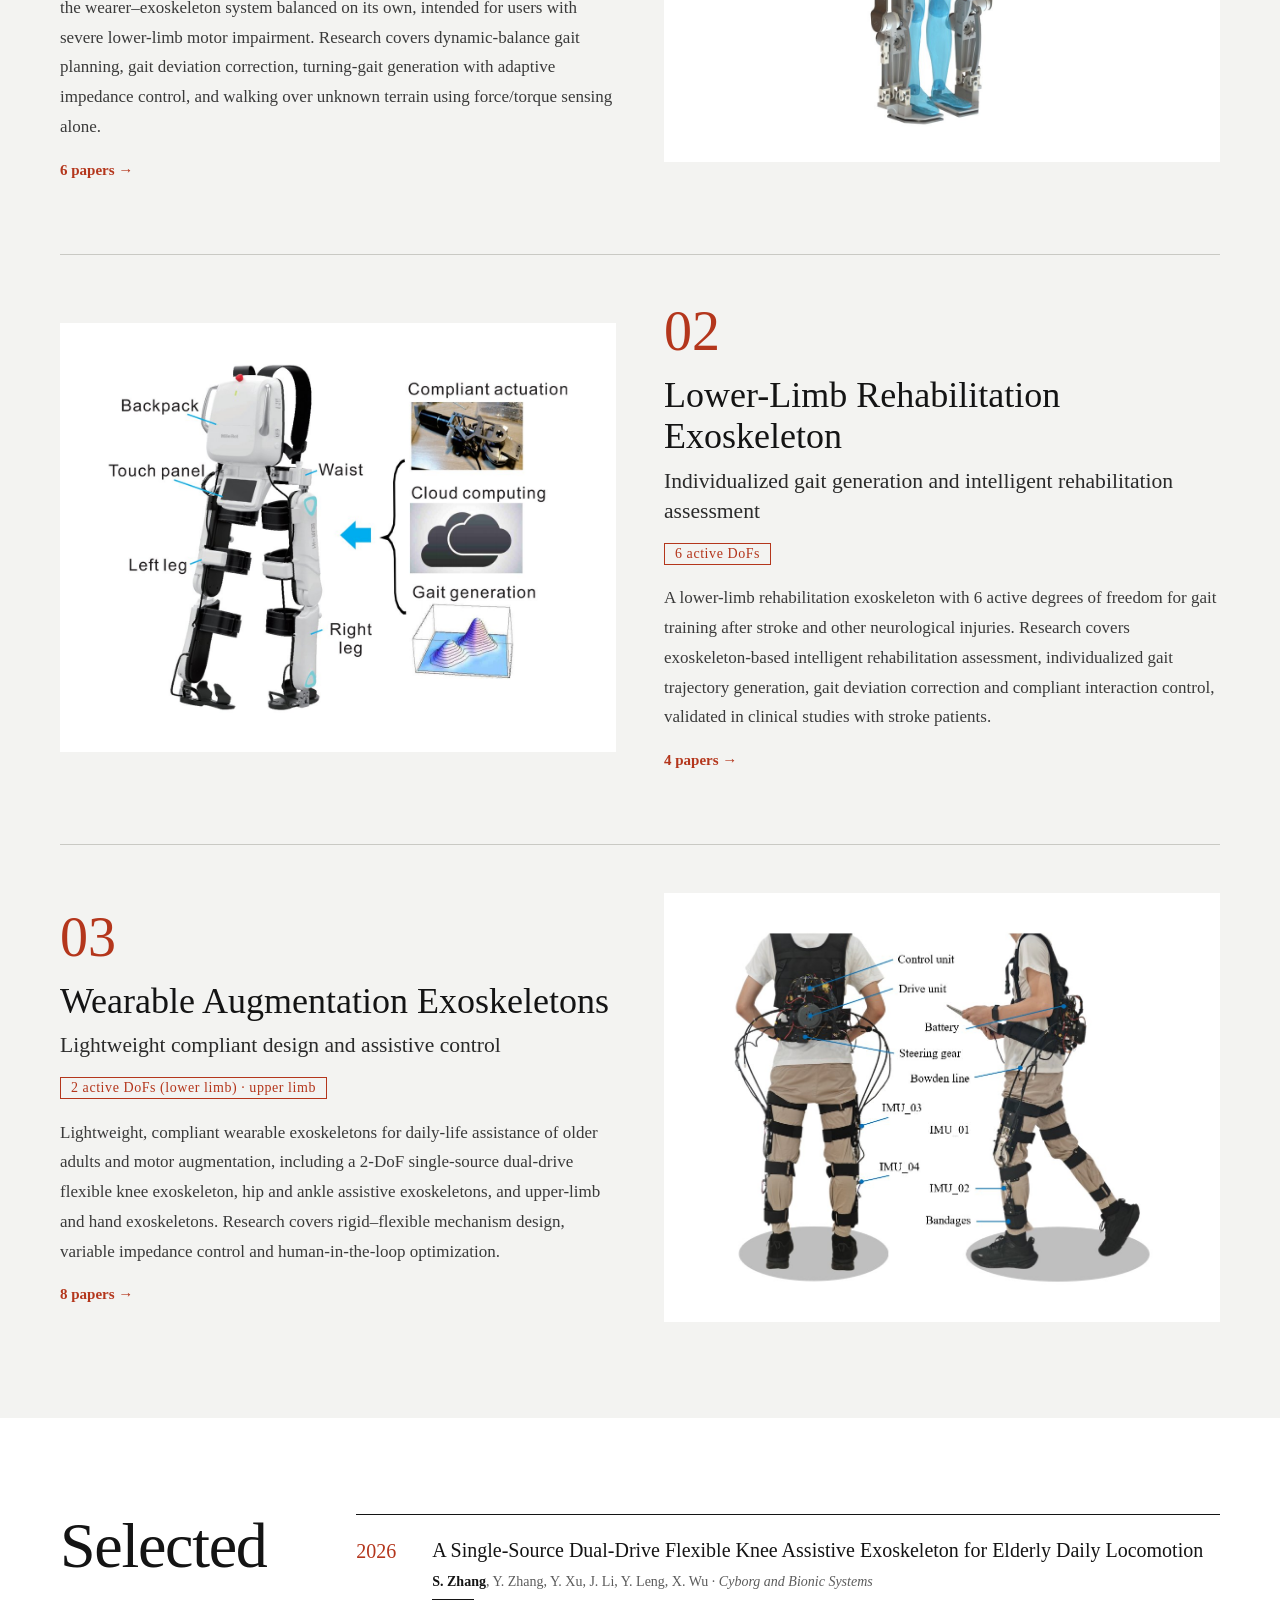
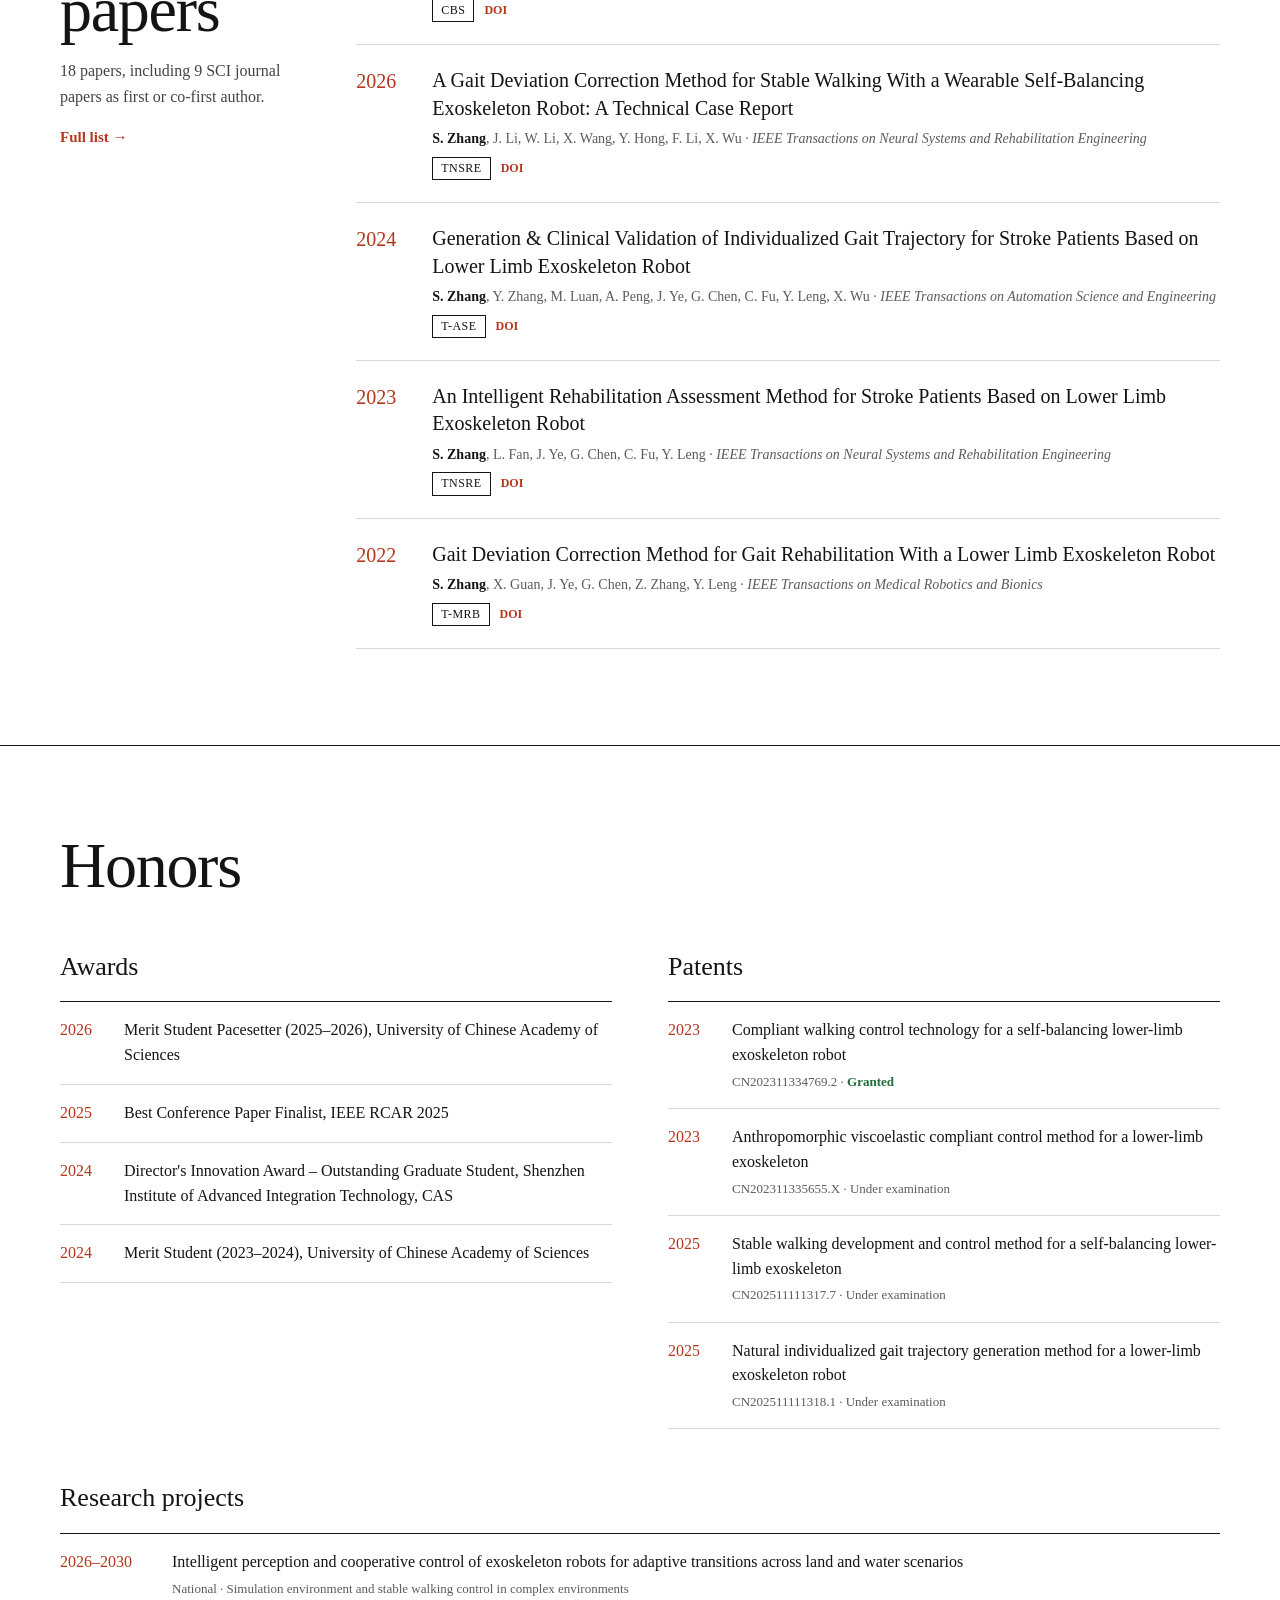
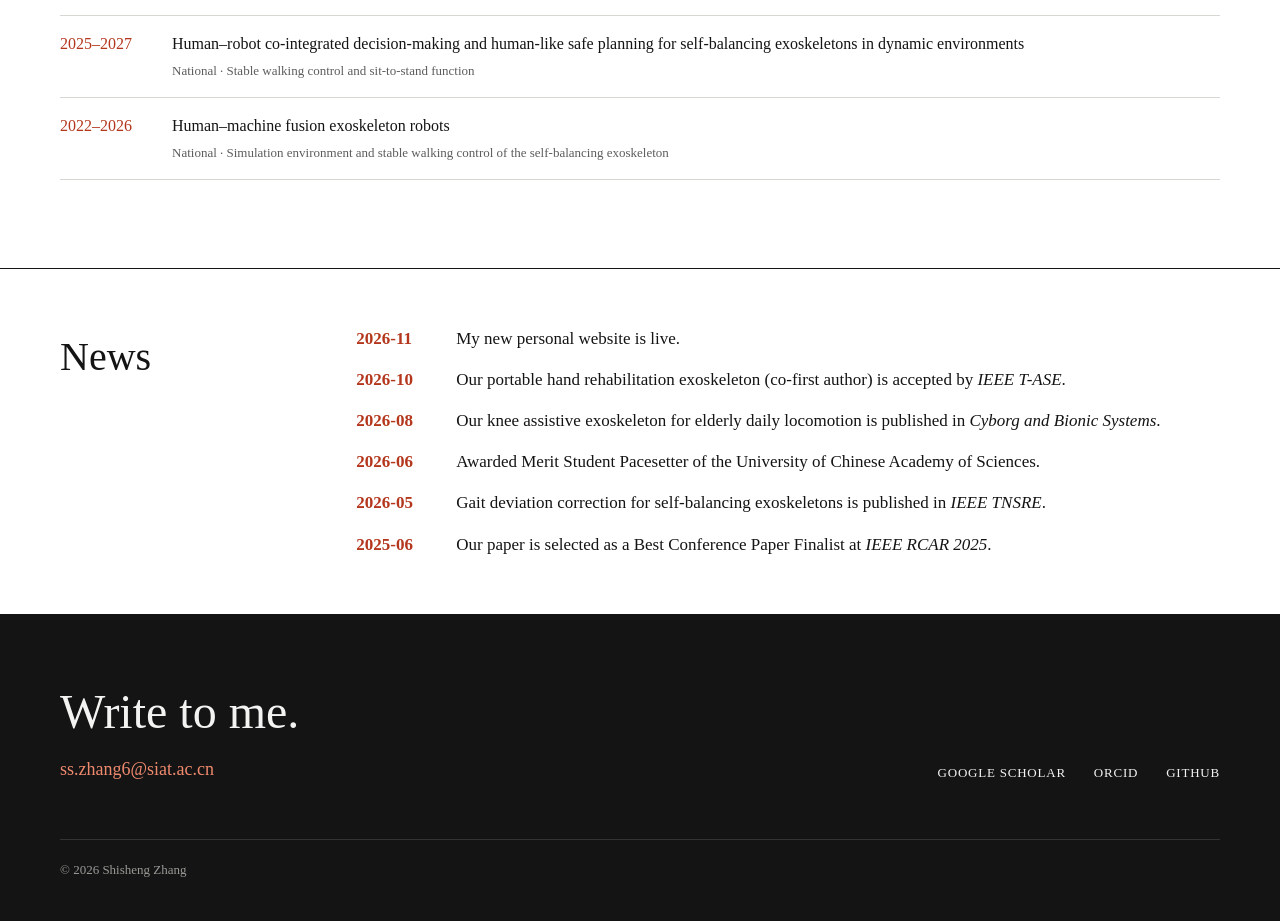
==== commit 7448488a: "Add files via upload" ====
--- a/index.html
+++ b/index.html
@@ -9,7 +9,7 @@
 <meta property="og:description" content="Rehabilitation robotics and wearable exoskeletons · SIAT, Chinese Academy of Sciences">
 <meta property="og:image" content="assets/img/portrait.jpg">
 <link rel="icon" href="data:image/svg+xml,%3Csvg xmlns='http://www.w3.org/2000/svg' viewBox='0 0 32 32'%3E%3Crect width='32' height='32' fill='%23141414'/%3E%3Ctext x='16' y='23' font-family='Georgia,serif' font-size='20' fill='%23ffffff' text-anchor='middle'%3ES%3C/text%3E%3Ccircle cx='25' cy='22' r='2.4' fill='%23b4361c'/%3E%3C/svg%3E">
-<link rel="stylesheet" href="assets/css/style.css?v=20261118b">
+<link rel="stylesheet" href="assets/css/style.css?v=20261124f">
 </head>
 <body data-page="home">
 <a class="skip" href="#main">Skip to content</a>
@@ -136,7 +136,7 @@
   </div>
 </footer>
 
-<script src="assets/js/data.js?v=20261118b"></script>
-<script src="assets/js/main.js?v=20261118b"></script>
+<script src="assets/js/data.js?v=20261124f"></script>
+<script src="assets/js/main.js?v=20261124f"></script>
 </body>
 </html>
--- a/assets/css/style.css
+++ b/assets/css/style.css
@@ -65,13 +65,16 @@
 .research .wrap { padding-top: clamp(56px, 8vw, 96px); padding-bottom: clamp(56px, 8vw, 96px); display: flex; flex-direction: column; gap: clamp(48px, 6vw, 72px); }
 .section-head { display: flex; flex-wrap: wrap; gap: 20px 40px; align-items: baseline; justify-content: space-between; }
 .section-head h2 { font-size: clamp(44px, 6vw, 64px); letter-spacing: -0.02em; line-height: 1; }
-.section-head p { max-width: 460px; color: #444; }
+.section-head p { max-width: 560px; color: #444; line-height: 1.75; }
 .topic { display: flex; flex-wrap: wrap; gap: 32px 48px; align-items: center; border-top: 1px solid var(--rule-2); padding-top: 48px; }
 .topic.flip { flex-direction: row-reverse; }
 .topic-text { flex: 1 1 400px; min-width: 0; display: flex; flex-direction: column; gap: 16px; }
 .topic-num { font-family: var(--serif); font-size: 56px; line-height: 1; color: var(--accent); }
 .topic h3 { font-size: clamp(28px, 3vw, 36px); line-height: 1.15; font-weight: 500; }
-.topic p { font-size: 17px; line-height: 1.7; color: #3a3a3a; }
+.topic p { font-size: 17px; line-height: 1.75; color: #3a3a3a; }
+html[lang="zh-CN"] .topic p { text-align: justify; }
+.topic h3 .sub { display: block; margin-top: 8px; font-size: 0.6em; line-height: 1.4; color: var(--ink-2); }
+.topic h3 .dof { display: inline-block; margin-top: 12px; font-size: 14px; letter-spacing: 0.04em; color: var(--accent); border: 1px solid var(--accent); padding: 2px 10px; }
 .topic-link { font-size: 15px; font-weight: 600; }
 .topic-img { flex: 1 1 400px; background: #fff; padding: 24px; }
 .topic-img img { width: 100%; aspect-ratio: 4 / 3; object-fit: contain; }
@@ -108,6 +111,9 @@
 .h-body { display: flex; flex-direction: column; gap: 4px; min-width: 0; }
 .h-meta { font-size: 13px; color: var(--muted); }
 .status.granted { color: #1f6b3a; font-weight: 600; }
+
+.paper-list .sel-group { list-style: none; padding: 26px 0 6px; font-size: 13px; letter-spacing: 0.08em; text-transform: uppercase; color: var(--accent); font-weight: 600; border-bottom: 1px solid var(--rule); }
+.paper-list .sel-group:first-child { padding-top: 14px; }
 
 /* ===== News ===== */
 .news { border-top: 1px solid var(--ink); }
